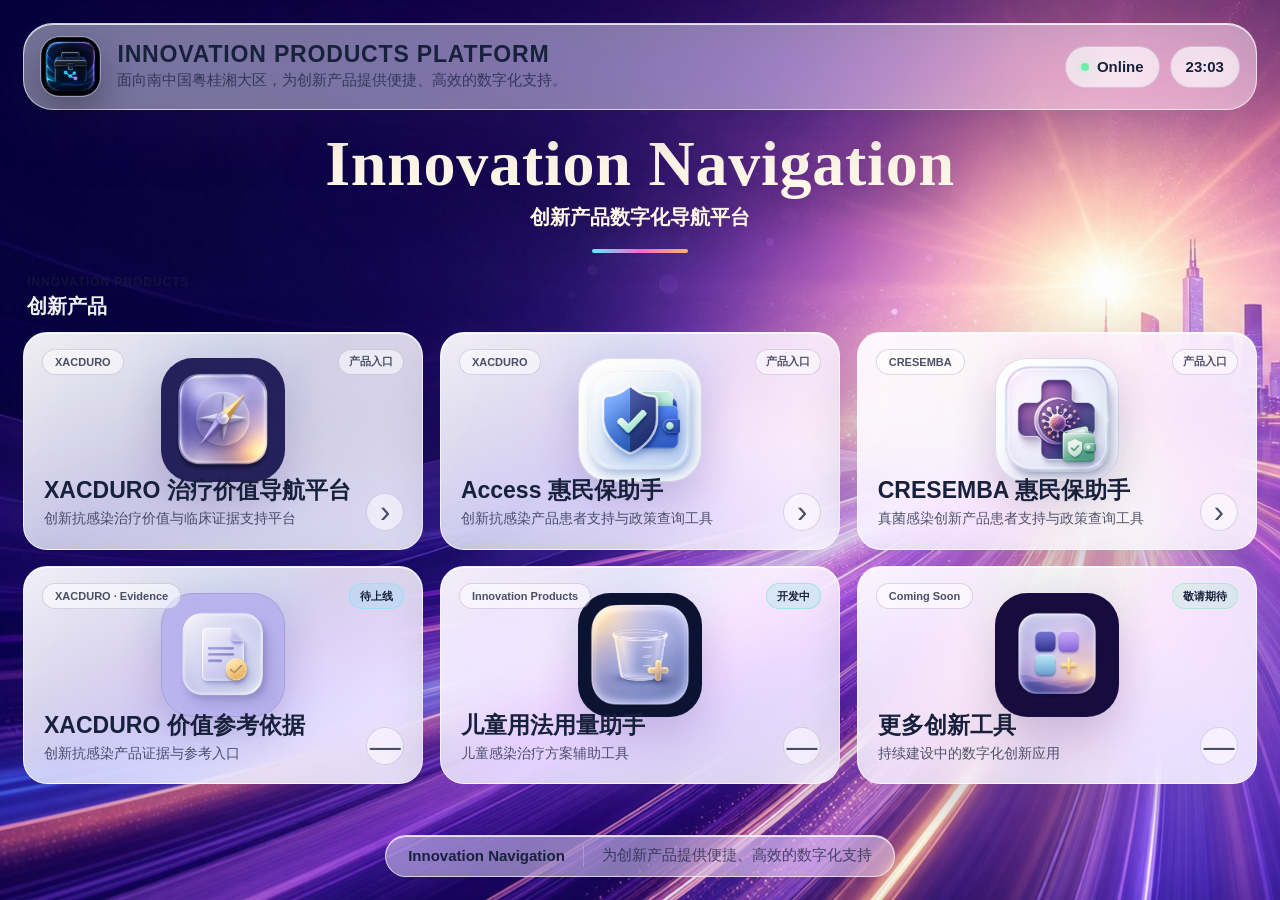
==== index.html @ aae233e6 "Initial release v0.1.0" ====
<!DOCTYPE html>
<html lang="zh-CN">
	<head>
		<meta charset="utf-8" />
		<meta http-equiv="X-UA-Compatible" content="IE=edge" />
		<meta name="renderer" content="webkit" />
		<meta name="viewport" content="width=device-width, initial-scale=1, maximum-scale=1" />
		<link rel="icon" type="image/png" href="img/tools/xacduro-tools-logo.webp" />
		<link rel="preload" as="image" href="assets/hero/cresemba-lightway-hero.jpeg" />
		<link rel="stylesheet" type="text/css" href="css/style.css?v=20260713-navigation-copy" />
		<title>Innovation Navigation｜创新产品数字化导航平台</title>
		<meta name="description" content="面向南中国粤桂湘大区，为创新产品提供便捷、高效的数字化支持。" />
		<link rel="canonical" href="https://innovation.clover0805.top/" />
		<meta property="og:type" content="website" />
		<meta property="og:site_name" content="Innovation Navigation" />
		<meta property="og:title" content="Innovation Navigation" />
		<meta property="og:description" content="面向南中国粤桂湘大区，为创新产品提供便捷、高效的数字化支持。" />
		<meta property="og:url" content="https://innovation.clover0805.top/" />
		<meta property="og:image" content="https://innovation.clover0805.top/img/share/innovation-navigation-share.jpg" />
		<meta property="og:image:width" content="600" />
		<meta property="og:image:height" content="600" />
	</head>
	<body>
		<div class="ambient-backdrop" aria-hidden="true">
			<img src="assets/hero/cresemba-lightway-hero.jpeg" alt="" />
		</div>
		<div class="page-shell">
			<header class="topbar">
				<a class="brand" href="index.html" aria-label="Innovation Navigation 首页">
					<span class="brand-avatar">
						<img src="img/tools/xacduro-tools-logo.webp" alt="" />
					</span>
					<span class="brand-copy">
						<span class="brand-title">INNOVATION PRODUCTS PLATFORM</span>
						<span class="brand-subtitle">面向南中国粤桂湘大区，为创新产品提供便捷、高效的数字化支持。</span>
					</span>
				</a>

				<div class="top-actions">
					<div class="status-cluster" aria-label="工具服务状态">
						<span class="status-pill"><span class="status-dot" aria-hidden="true"></span>Online</span>
						<time class="clock-pill" id="clock-pill" datetime="">--:--</time>
					</div>
				</div>
			</header>

			<main class="main-console">
				<section class="hero" aria-labelledby="page-title">
					<h1 id="page-title">Innovation Navigation</h1>
					<p class="hero-subtitle">创新产品数字化导航平台</p>
					<p class="signal-line" aria-hidden="true"><span></span><i></i><span></span></p>
				</section>

				<section class="products-section" aria-labelledby="products-title">
					<div class="section-heading">
						<p>INNOVATION PRODUCTS</p>
						<h2 id="products-title">创新产品</h2>
					</div>
					<div class="services" aria-label="创新产品入口">
					<a class="service-card tone-blue" href="https://crab-tco-wechat.netlify.app/" target="_blank" rel="noopener">
						<span class="service-badge">XACDURO</span>
						<span class="service-status">产品入口</span>
						<span class="service-art"><img src="assets/icons/ios/xacduro-treatment-value.png" alt="" /></span>
						<span class="service-copy">
							<strong>XACDURO 治疗价值导航平台</strong>
							<small>创新抗感染治疗价值与临床证据支持平台</small>
						</span>
						<span class="service-arrow" aria-hidden="true">›</span>
					</a>

					<a class="service-card tone-blue" href="https://xacduro-insurance.netlify.app/" target="_blank" rel="noopener">
						<span class="service-badge">XACDURO</span>
						<span class="service-status">产品入口</span>
						<span class="service-art"><img src="assets/icons/ios/xacduro-access-insurance.png" alt="" /></span>
						<span class="service-copy">
							<strong>Access 惠民保助手</strong>
							<small>创新抗感染产品患者支持与政策查询工具</small>
						</span>
						<span class="service-arrow" aria-hidden="true">›</span>
					</a>

					<a class="service-card tone-purple" href="https://cresemba-insurance.netlify.app/" target="_blank" rel="noopener">
						<span class="service-badge">CRESEMBA</span>
						<span class="service-status">产品入口</span>
						<span class="service-art"><img src="assets/icons/ios/cresemba-access-insurance.png" alt="" /></span>
						<span class="service-copy">
							<strong>CRESEMBA 惠民保助手</strong>
							<small>真菌感染创新产品患者支持与政策查询工具</small>
						</span>
						<span class="service-arrow" aria-hidden="true">›</span>
					</a>

					<button class="service-card tone-cyan is-unavailable" type="button" aria-disabled="true">
						<span class="service-badge">XACDURO · Evidence</span>
						<span class="service-status">待上线</span>
						<span class="service-art"><img src="assets/icons/ios/xacduro-evidence.png" alt="" /></span>
						<span class="service-copy">
							<strong>XACDURO 价值参考依据</strong>
							<small>创新抗感染产品证据与参考入口</small>
						</span>
						<span class="service-arrow" aria-hidden="true">—</span>
					</button>

					<button class="service-card tone-teal is-unavailable" type="button" aria-disabled="true">
						<span class="service-badge">Innovation Products</span>
						<span class="service-status">开发中</span>
						<span class="service-art"><img src="assets/icons/ios/pediatric-dosage.png" alt="" /></span>
						<span class="service-copy">
							<strong>儿童用法用量助手</strong>
							<small>儿童感染治疗方案辅助工具</small>
						</span>
						<span class="service-arrow" aria-hidden="true">—</span>
					</button>

					<button class="service-card tone-green service-row-two is-unavailable" type="button" aria-disabled="true">
						<span class="service-badge">Coming Soon</span>
						<span class="service-status">敬请期待</span>
						<span class="service-art"><img src="assets/icons/ios/more-innovation-tools.png" alt="" /></span>
						<span class="service-copy">
							<strong>更多创新工具</strong>
							<small>持续建设中的数字化创新应用</small>
						</span>
						<span class="service-arrow" aria-hidden="true">—</span>
					</button>
					</div>
				</section>
			</main>

			<footer class="footer-bar">
				<span class="footer-brand">Innovation Navigation</span>
				<span class="footer-separator" aria-hidden="true"></span>
				<span class="poem">为创新产品提供便捷、高效的数字化支持</span>
			</footer>
		</div>

		<script>
			(function () {
				var cards = Array.prototype.slice.call(document.querySelectorAll(".service-card"));
				var clock = document.getElementById("clock-pill");
				var currentIndex = 0;
				var keyboardMode = false;

				function updateClock() {
					var now = new Date();
					var time = now.toLocaleTimeString("zh-CN", { hour: "2-digit", minute: "2-digit", hour12: false });
					clock.textContent = time;
					clock.setAttribute("datetime", now.toISOString());
				}

				function setFocusedCard(index) {
					currentIndex = Math.max(0, Math.min(cards.length - 1, index));
					cards.forEach(function (card, cardIndex) {
						card.classList.toggle("is-key-focused", keyboardMode && cardIndex === currentIndex);
						card.setAttribute("tabindex", cardIndex === currentIndex ? "0" : "-1");
					});
					cards[currentIndex].focus({ preventScroll: true });
				}

				function getColumnCount() {
					var styles = window.getComputedStyle(document.querySelector(".services"));
					return styles.gridTemplateColumns.split(" ").length;
				}

				cards.forEach(function (card, index) {
					card.addEventListener("focus", function () {
						currentIndex = index;
						cards.forEach(function (item, itemIndex) {
							item.classList.toggle("is-key-focused", keyboardMode && itemIndex === currentIndex);
						});
					});
					card.addEventListener("pointerenter", function () {
						keyboardMode = false;
						cards.forEach(function (item) {
							item.classList.remove("is-key-focused");
						});
					});
				});

				document.addEventListener("keydown", function (event) {
					var columns = getColumnCount();
					var nextIndex = currentIndex;
					if (event.key === "ArrowRight") nextIndex = currentIndex + 1;
					if (event.key === "ArrowLeft") nextIndex = currentIndex - 1;
					if (event.key === "ArrowDown") nextIndex = currentIndex + columns;
					if (event.key === "ArrowUp") nextIndex = currentIndex - columns;
					if (nextIndex !== currentIndex) {
						event.preventDefault();
						keyboardMode = true;
						setFocusedCard(nextIndex);
					}
					if (event.key === "Enter") {
						var activeCard = cards[currentIndex];
						if (activeCard.tagName === "A" && activeCard.href) {
							event.preventDefault();
							activeCard.click();
						}
					}
				});

				updateClock();
				setInterval(updateClock, 30000);
				cards.forEach(function (card, index) {
					card.setAttribute("tabindex", index === 0 ? "0" : "-1");
				});
			})();
		</script>
	</body>
</html>
---- css/style.css ----
/* Hallmark · macrostructure: Product Matrix · tone: technical · anchor hue: violet */
/* Hallmark · pre-emit critique: P5 H5 E5 S5 R5 V5 */
:root {
	--glass: rgba(255, 255, 255, 0.11);
	--glass-strong: rgba(255, 255, 255, 0.18);
	--stroke: rgba(255, 255, 255, 0.2);
	--stroke-hot: rgba(255, 255, 255, 0.72);
	--text: #f7fbff;
	--muted: rgba(239, 245, 255, 0.72);
	--soft: rgba(239, 245, 255, 0.52);
	--blue: #48b8ff;
	--cyan: #56f0ff;
	--pink: #ff65cf;
	--green: #68f0aa;
	--amber: #ffb35f;
	--font: -apple-system, BlinkMacSystemFont, "SF Pro Display", "PingFang SC", "Microsoft YaHei", sans-serif;
	--font-display: "Bodoni 72", "Songti SC", "STSong", ui-serif, serif;
}

* {
	box-sizing: border-box;
}

html {
	min-height: 100%;
	background: #02050d;
	overflow-x: clip;
	-webkit-font-smoothing: antialiased;
	-moz-osx-font-smoothing: grayscale;
}

body {
	position: relative;
	min-height: 100vh;
	margin: 0;
	color: var(--text);
	font-family: var(--font);
	background: #02050d;
	overflow-x: clip;
	isolation: isolate;
}

.ambient-backdrop {
	position: fixed;
	inset: 0;
	z-index: 0;
	overflow: hidden;
	pointer-events: none;
}

.ambient-backdrop img {
	width: 100%;
	height: 100%;
	object-fit: cover;
	object-position: center center;
	transform: scale(1.02);
}

body::before,
body::after {
	position: fixed;
	inset: 0;
	z-index: 0;
	content: "";
	pointer-events: none;
}

body::before {
	background:
		radial-gradient(ellipse at 50% 30%, rgba(10, 7, 42, 0.08), rgba(4, 7, 25, 0.6) 72%),
		linear-gradient(180deg, rgba(6, 9, 30, 0.14), rgba(3, 7, 23, 0.38));
}

body::after {
	background:
		linear-gradient(90deg, rgba(255, 255, 255, 0.035), transparent 18%, transparent 82%, rgba(255, 255, 255, 0.04)),
		radial-gradient(circle at 58% 8%, rgba(255, 217, 249, 0.14), transparent 44%);
	mix-blend-mode: screen;
	opacity: 0.62;
}

a {
	color: inherit;
	text-decoration: none;
}

img {
	display: block;
	max-width: 100%;
}

.page-shell {
	position: relative;
	z-index: 1;
	display: flex;
	flex-direction: column;
	width: min(1920px, 100%);
	min-height: 100vh;
	margin: 0 auto;
	padding: clamp(14px, 1.8vw, 28px);
}

.topbar {
	display: flex;
	align-items: center;
	justify-content: space-between;
	gap: 28px;
	padding: 12px 16px;
	border: 1px solid rgba(255, 255, 255, 0.16);
	border-radius: 30px;
	background: rgba(6, 11, 22, 0.34);
	box-shadow: inset 0 1px 0 rgba(255, 255, 255, 0.14), 0 24px 80px rgba(0, 0, 0, 0.28);
	backdrop-filter: blur(28px) saturate(145%);
}

.brand {
	display: inline-flex;
	align-items: center;
	gap: 16px;
	flex: 1 1 auto;
	min-width: 0;
	padding-right: 18px;
}

.brand-avatar {
	display: grid;
	width: clamp(60px, 4.8vw, 78px);
	height: clamp(60px, 4.8vw, 78px);
	place-items: center;
	border: 1px solid rgba(255, 255, 255, 0.24);
	border-radius: 20px;
	background: rgba(255, 255, 255, 0.08);
	box-shadow: 0 16px 40px rgba(0, 0, 0, 0.34), inset 0 1px 0 rgba(255, 255, 255, 0.3);
	overflow: hidden;
}

.brand-avatar img {
	width: 100%;
	height: 100%;
	object-fit: cover;
	outline: 1px solid rgba(255, 255, 255, 0.1);
	outline-offset: -1px;
}

.brand-copy {
	display: grid;
	gap: 4px;
	min-width: 0;
}

.brand-title {
	font-family: var(--font);
	font-size: clamp(16px, 1.8vw, 30px);
	font-weight: 780;
	line-height: 1;
	letter-spacing: 0.035em;
	text-shadow: 0 18px 42px rgba(0, 0, 0, 0.46);
	white-space: nowrap;
}

.brand-title span {
	color: rgba(255, 255, 255, 0.68);
}

.brand-subtitle {
	color: var(--muted);
	font-size: clamp(13px, 1.2vw, 19px);
	line-height: 1.3;
	text-wrap: pretty;
}

.top-actions {
	display: inline-flex;
	align-items: center;
	gap: 14px;
}

.status-cluster {
	display: inline-flex;
	align-items: center;
	gap: 10px;
}

.status-pill,
.clock-pill {
	display: inline-flex;
	align-items: center;
	justify-content: center;
	min-height: 42px;
	padding: 0 15px;
	border: 1px solid rgba(255, 255, 255, 0.16);
	border-radius: 999px;
	background: rgba(2, 6, 14, 0.34);
	box-shadow: inset 0 1px 0 rgba(255, 255, 255, 0.12);
	backdrop-filter: blur(20px);
	color: rgba(255, 255, 255, 0.86);
	font-size: 15px;
	font-weight: 760;
}

.clock-pill {
	font-variant-numeric: tabular-nums;
}

.status-dot {
	width: 8px;
	height: 8px;
	margin-right: 8px;
	border-radius: 50%;
	background: var(--green);
	box-shadow: 0 0 16px rgba(104, 240, 170, 0.9);
}

.main-console {
	flex: 1;
	padding-top: clamp(18px, 2.5vh, 30px);
}

.hero {
	max-width: 1280px;
	margin: 0 auto clamp(18px, 2.2vh, 28px);
	text-align: center;
}

.hero-kicker {
	display: inline-flex;
	align-items: center;
	justify-content: center;
	min-height: 30px;
	margin: 0 0 12px;
	padding: 0 16px;
	border: 1px solid rgba(255, 255, 255, 0.16);
	border-radius: 999px;
	background: rgba(255, 255, 255, 0.08);
	box-shadow: inset 0 1px 0 rgba(255, 255, 255, 0.12), 0 14px 40px rgba(0, 0, 0, 0.18);
	backdrop-filter: blur(22px);
	color: rgba(255, 255, 255, 0.78);
	font-size: 12px;
	font-weight: 780;
	text-transform: uppercase;
}

.hero h1 {
	margin: 0;
	font-family: var(--font-display);
	font-size: clamp(44px, 5vw, 82px);
	font-weight: 700;
	line-height: 0.96;
	letter-spacing: 0.012em;
	text-shadow: 0 28px 70px rgba(0, 0, 0, 0.54);
	text-wrap: balance;
	overflow-wrap: anywhere;
	min-width: 0;
}

.hero-subtitle {
	margin: 10px 0 0;
	color: rgba(255, 255, 255, 0.9);
	font-family: var(--font-display);
	font-size: clamp(18px, 1.6vw, 24px);
	font-weight: 680;
	line-height: 1.3;
}

.hero-description {
	max-width: 48rem;
	margin: 16px auto 0;
	color: rgba(232, 240, 255, 0.7);
	font-size: clamp(13px, 1.25vw, 17px);
	font-weight: 480;
	line-height: 1.7;
	letter-spacing: 0.02em;
	text-wrap: balance;
}

.hero-description span {
	display: block;
}

.signal-line {
	display: flex;
	align-items: center;
	justify-content: center;
	height: 8px;
	margin: 16px 0 0;
}

.signal-line span {
	display: none;
}

.signal-line i {
	width: 96px;
	height: 4px;
	border: 0;
	border-radius: 999px;
	background: linear-gradient(90deg, var(--cyan), var(--pink), var(--amber));
	box-shadow: 0 0 28px rgba(86, 240, 255, 0.25), 0 0 36px rgba(255, 101, 207, 0.2);
}

.products-section {
	width: 100%;
	margin: 0 auto;
}

.section-heading {
	display: grid;
	gap: 3px;
	margin: 0 0 12px;
	padding: 0 4px;
}

.section-heading p,
.section-heading h2 {
	margin: 0;
}

.section-heading p {
	color: var(--soft);
	font-size: 12px;
	font-weight: 780;
	letter-spacing: 0.08em;
}

.section-heading h2 {
	color: rgba(255, 255, 255, 0.94);
	font-size: clamp(19px, 1.6vw, 26px);
	font-weight: 720;
}

.services {
	display: grid;
	grid-template-columns: repeat(3, minmax(0, 1fr));
	gap: clamp(14px, 1.3vw, 22px);
	width: 100%;
	max-width: none;
	margin: 0 auto;
	perspective: 1400px;
}

.service-card {
	--accent: var(--blue);
	position: relative;
	display: flex;
	min-height: clamp(218px, 17vw, 278px);
	padding: clamp(20px, 1.5vw, 28px);
	border: 1px solid var(--stroke);
	border-radius: 24px;
	background:
		linear-gradient(145deg, rgba(255, 255, 255, 0.2), rgba(255, 255, 255, 0.045) 46%, rgba(255, 255, 255, 0.1)),
		linear-gradient(180deg, rgba(8, 13, 27, 0.48), rgba(6, 10, 20, 0.56));
	box-shadow: 0 24px 70px rgba(0, 0, 0, 0.34), inset 0 1px 0 rgba(255, 255, 255, 0.18);
	backdrop-filter: blur(26px) saturate(150%);
	overflow: hidden;
	transform: translateZ(0);
	transition: transform 260ms cubic-bezier(0.2, 0.8, 0.2, 1), border-color 260ms ease, box-shadow 260ms ease, background 260ms ease;
	color: inherit;
	font: inherit;
	text-align: left;
	cursor: pointer;
}

button.service-card {
	width: 100%;
}

.service-card.is-unavailable {
	cursor: default;
}

.service-card::before,
.service-card::after {
	position: absolute;
	inset: 0;
	content: "";
	pointer-events: none;
	transition: opacity 260ms ease;
}

.service-card::before {
	background:
		radial-gradient(circle at 50% 16%, color-mix(in srgb, var(--accent), transparent 72%), transparent 38%),
		linear-gradient(120deg, rgba(255, 255, 255, 0.22), transparent 26%, transparent 68%, rgba(255, 255, 255, 0.08));
	opacity: 0.3;
}

.service-card::after {
	inset: 1px;
	border-radius: 23px;
	background: linear-gradient(180deg, rgba(255, 255, 255, 0.16), transparent 42%);
	opacity: 0.18;
}

.service-card:hover,
.service-card:focus-visible,
.service-card.is-key-focused {
	z-index: 4;
	border-color: var(--stroke-hot);
	box-shadow:
		0 34px 90px rgba(0, 0, 0, 0.46),
		0 0 0 4px rgba(255, 255, 255, 0.18),
		0 0 54px color-mix(in srgb, var(--accent), transparent 58%),
		inset 0 1px 0 rgba(255, 255, 255, 0.32);
	background:
		linear-gradient(145deg, rgba(255, 255, 255, 0.28), rgba(255, 255, 255, 0.065) 46%, rgba(255, 255, 255, 0.14)),
		linear-gradient(180deg, rgba(12, 18, 35, 0.58), rgba(8, 12, 24, 0.66));
	transform: translateY(-8px) scale(1.028) rotateX(1.5deg);
	outline: none;
}

.service-card:active {
	transform: translateY(-2px) scale(0.96);
}

.service-card:hover::before,
.service-card:focus-visible::before,
.service-card.is-key-focused::before {
	opacity: 0.78;
}

.service-card:hover::after,
.service-card:focus-visible::after,
.service-card.is-key-focused::after {
	opacity: 0.48;
}

.service-badge {
	position: absolute;
	left: 18px;
	top: 16px;
	z-index: 2;
	display: inline-flex;
	align-items: center;
	justify-content: center;
	min-height: 26px;
	max-width: calc(100% - 40px);
	padding: 0 12px;
	border: 1px solid rgba(255, 255, 255, 0.18);
	border-radius: 999px;
	background: rgba(255, 255, 255, 0.09);
	box-shadow: inset 0 1px 0 rgba(255, 255, 255, 0.13);
	color: rgba(255, 255, 255, 0.74);
	font-size: 11px;
	font-weight: 780;
	overflow: hidden;
	text-overflow: ellipsis;
	white-space: nowrap;
}

.service-status {
	position: absolute;
	right: 18px;
	top: 16px;
	z-index: 2;
	display: inline-flex;
	align-items: center;
	min-height: 26px;
	padding: 0 10px;
	border: 1px solid rgba(255, 255, 255, 0.2);
	border-radius: 999px;
	background: rgba(2, 6, 14, 0.42);
	color: rgba(255, 255, 255, 0.72);
	font-size: 11px;
	font-weight: 760;
}

.is-unavailable .service-status {
	border-color: color-mix(in srgb, var(--accent), transparent 60%);
	background: color-mix(in srgb, var(--accent), transparent 84%);
	color: #fff;
}

.service-card:hover .service-badge,
.service-card:focus-visible .service-badge,
.service-card.is-key-focused .service-badge {
	border-color: rgba(255, 255, 255, 0.34);
	background: color-mix(in srgb, var(--accent), transparent 82%);
	color: #fff;
}

.service-art {
	position: absolute;
	left: 50%;
	top: clamp(22px, 2vw, 32px);
	z-index: 1;
	width: clamp(124px, 9vw, 162px);
	height: clamp(124px, 9vw, 162px);
	transform: translateX(-50%);
	transition: transform 260ms cubic-bezier(0.2, 0.8, 0.2, 1), filter 260ms ease;
}

.service-card:hover .service-art,
.service-card:focus-visible .service-art,
.service-card.is-key-focused .service-art {
	filter: drop-shadow(0 22px 42px color-mix(in srgb, var(--accent), transparent 56%));
	transform: translateX(-50%) translateY(-5px) scale(1.055);
}

.service-art img {
	width: 100%;
	height: 100%;
	object-fit: contain;
	border-radius: 26%;
	outline: 1px solid rgba(255, 255, 255, 0.1);
	outline-offset: -1px;
	box-shadow: 0 22px 54px rgba(0, 0, 0, 0.32);
}

.service-copy {
	position: relative;
	z-index: 1;
	align-self: end;
	display: grid;
	gap: 5px;
	min-width: 0;
	padding-right: 48px;
	text-shadow: 0 12px 30px rgba(0, 0, 0, 0.5);
}

.service-copy strong {
	font-size: clamp(23px, 1.7vw, 32px);
	font-weight: 760;
	line-height: 1.12;
	letter-spacing: 0;
	text-wrap: balance;
}

.service-copy small {
	color: var(--muted);
	font-size: clamp(14px, 1vw, 17px);
	line-height: 1.42;
	text-wrap: pretty;
}

.service-arrow {
	position: absolute;
	right: 18px;
	bottom: 18px;
	z-index: 1;
	display: grid;
	width: 38px;
	height: 38px;
	place-items: center;
	border: 1px solid rgba(255, 255, 255, 0.26);
	border-radius: 50%;
	color: #fff;
	font-size: 31px;
	line-height: 0.7;
	background: rgba(255, 255, 255, 0.08);
	box-shadow: inset 0 1px 0 rgba(255, 255, 255, 0.14);
	transition: transform 220ms ease, border-color 220ms ease, background 220ms ease;
}

.service-card:hover .service-arrow,
.service-card:focus-visible .service-arrow,
.service-card.is-key-focused .service-arrow {
	border-color: rgba(255, 255, 255, 0.72);
	background: rgba(255, 255, 255, 0.2);
	transform: translateX(4px);
}

.tone-blue {
	--accent: var(--blue);
}

.tone-purple {
	--accent: var(--pink);
}

.tone-cyan {
	--accent: var(--cyan);
}

.tone-teal {
	--accent: #42e8cf;
}

.tone-orange {
	--accent: var(--amber);
}

.tone-green {
	--accent: var(--green);
}

.footer-bar {
	display: flex;
	align-items: center;
	justify-content: center;
	gap: 18px;
	min-height: 42px;
	margin: clamp(14px, 2vh, 20px) auto 0;
	padding: 8px 22px;
	border: 1px solid rgba(255, 255, 255, 0.15);
	border-radius: 999px;
	background: rgba(4, 8, 17, 0.34);
	box-shadow: inset 0 1px 0 rgba(255, 255, 255, 0.12), 0 16px 50px rgba(0, 0, 0, 0.24);
	backdrop-filter: blur(24px) saturate(140%);
	color: var(--muted);
	font-size: 15px;
}

.footer-bar a {
	color: #ffffff;
	font-weight: 760;
}

.footer-brand {
	color: #ffffff;
	font-weight: 760;
}

.footer-separator {
	width: 1px;
	height: 22px;
	background: rgba(239, 245, 255, 0.24);
}

.poem {
	letter-spacing: 0;
}

@media (prefers-color-scheme: light) {
	:root {
		--glass: rgba(255, 255, 255, 0.5);
		--glass-strong: rgba(255, 255, 255, 0.72);
		--stroke: rgba(255, 255, 255, 0.7);
		--stroke-hot: rgba(255, 255, 255, 0.96);
		--text: #18213c;
		--muted: rgba(24, 33, 60, 0.74);
		--soft: rgba(24, 33, 60, 0.54);
	}

	body::before {
		background:
			radial-gradient(ellipse at 50% 28%, rgba(255, 255, 255, 0.06), rgba(37, 22, 102, 0.24) 74%),
			linear-gradient(180deg, rgba(255, 255, 255, 0.14), rgba(73, 43, 126, 0.16));
	}

	body::after {
		mix-blend-mode: soft-light;
		opacity: 0.3;
	}

	.topbar,
	.footer-bar {
		border-color: rgba(255, 255, 255, 0.66);
		background: rgba(255, 255, 255, 0.45);
		box-shadow: inset 0 1px 0 rgba(255, 255, 255, 0.8), 0 20px 60px rgba(54, 33, 111, 0.2);
	}

	.brand-title,
	.footer-brand,
	.status-pill,
	.clock-pill {
		color: #18213c;
		text-shadow: none;
	}

	.hero h1,
	.hero-subtitle {
		color: #fff8e8;
		text-shadow: 0 16px 42px rgba(31, 15, 78, 0.62);
	}

	.brand-title span,
	.brand-subtitle,
	.footer-bar {
		color: rgba(24, 33, 60, 0.72);
	}

	.status-pill,
	.clock-pill {
		border-color: rgba(44, 31, 92, 0.16);
		background: rgba(255, 255, 255, 0.58);
	}

	.service-card {
		background:
			linear-gradient(145deg, rgba(255, 255, 255, 0.78), rgba(255, 255, 255, 0.42) 46%, rgba(255, 255, 255, 0.62)),
			linear-gradient(180deg, rgba(247, 241, 255, 0.72), rgba(231, 238, 255, 0.64));
		box-shadow: 0 22px 56px rgba(46, 27, 107, 0.22), inset 0 1px 0 rgba(255, 255, 255, 0.88);
	}

	.service-card:hover,
	.service-card:focus-visible,
	.service-card.is-key-focused {
		box-shadow:
			0 30px 72px rgba(46, 27, 107, 0.3),
			0 0 0 4px rgba(255, 255, 255, 0.36),
			0 0 54px color-mix(in srgb, var(--accent), transparent 55%),
			inset 0 1px 0 rgba(255, 255, 255, 0.94);
		background:
			linear-gradient(145deg, rgba(255, 255, 255, 0.92), rgba(255, 255, 255, 0.56) 46%, rgba(255, 255, 255, 0.76)),
			linear-gradient(180deg, rgba(247, 241, 255, 0.86), rgba(231, 238, 255, 0.76));
	}

	.service-badge,
	.service-status,
	.service-arrow {
		border-color: rgba(47, 33, 97, 0.16);
		background: rgba(255, 255, 255, 0.54);
		color: rgba(24, 33, 60, 0.78);
	}

	.is-unavailable .service-status {
		color: #18213c;
	}

	.service-copy {
		text-shadow: none;
	}

	.service-copy strong {
		color: #18213c;
	}

	.service-art img {
		outline-color: rgba(48, 35, 99, 0.14);
		box-shadow: 0 18px 40px rgba(54, 33, 111, 0.2);
	}
}

@media (max-width: 1060px) {
	body {
		background: #02050d;
	}

	.services {
		grid-template-columns: repeat(2, minmax(0, 1fr));
		max-width: none;
	}
}

@media (max-width: 720px) {
	.page-shell {
		padding: 10px 8px 14px;
	}

	.topbar {
		align-items: center;
		gap: 8px;
		padding: 10px;
		border-radius: 20px;
	}

	.top-actions {
		align-items: center;
		flex: 0 0 auto;
	}

	.status-cluster {
		display: flex;
		gap: 4px;
	}

	.status-pill,
	.clock-pill {
		min-height: 34px;
		padding: 0 9px;
		font-size: 11px;
	}

	.brand {
		gap: 9px;
		padding-right: 0;
	}

	.brand-avatar {
		width: 50px;
		height: 50px;
		border-radius: 15px;
	}

	.brand-title {
		font-size: clamp(21px, 6.7vw, 30px);
		letter-spacing: -0.025em;
	}

	.brand-subtitle {
		max-width: 36ch;
		font-size: clamp(10px, 3vw, 13px);
		line-height: 1.2;
	}

	.main-console {
		padding-top: 20px;
	}

	.hero {
		margin-bottom: 18px;
		padding-inline: 4px;
	}

	.hero h1 {
		font-size: clamp(25px, 8.5vw, 38px);
		white-space: nowrap;
	}

	.hero-description {
		margin-top: 12px;
		padding-inline: 8px;
		font-size: 12.5px;
		line-height: 1.55;
	}

	.hero-subtitle {
		margin-top: 8px;
		font-size: 16px;
	}

	.section-heading {
		gap: 2px;
		margin-bottom: 8px;
		padding: 0 2px;
	}

	.section-heading p {
		font-size: 9px;
	}

	.section-heading h2 {
		font-size: 17px;
	}

	.services {
		grid-template-columns: repeat(2, minmax(0, 1fr));
		gap: 8px;
	}

	.service-card {
		min-height: clamp(176px, 52vw, 220px);
		padding: 10px;
		border-radius: 18px;
	}

	.service-card::after {
		border-radius: 17px;
	}

	.service-card:hover,
	.service-card:focus-visible,
	.service-card.is-key-focused {
		transform: translateY(-6px) scale(1.018);
	}

	.service-art {
		top: 37px;
		width: clamp(70px, 24vw, 104px);
		height: clamp(70px, 24vw, 104px);
	}

	.service-copy {
		gap: 3px;
		padding-right: 28px;
	}

	.service-copy strong {
		display: -webkit-box;
		font-size: clamp(15px, 4.7vw, 20px);
		line-height: 1.08;
		overflow: hidden;
		-webkit-box-orient: vertical;
		-webkit-line-clamp: 2;
	}

	.service-copy small {
		display: none;
	}

	.service-badge,
	.service-status {
		top: 9px;
		min-height: 22px;
		padding: 0 7px;
		font-size: 9px;
	}

	.service-badge {
		left: 9px;
		max-width: 52%;
	}

	.service-status {
		right: 9px;
		max-width: 45%;
		white-space: nowrap;
	}

	.service-arrow {
		right: 9px;
		bottom: 9px;
		width: 28px;
		height: 28px;
		font-size: 23px;
	}

	.footer-bar {
		flex-wrap: wrap;
		gap: 10px;
		padding: 14px 18px;
		text-align: center;
		font-size: 12px;
	}

	.footer-separator {
		display: none;
	}
}

@media (max-width: 520px) {
	.topbar {
		align-items: stretch;
		flex-direction: column;
	}

	.status-cluster {
		display: grid;
		grid-template-columns: repeat(2, minmax(0, 1fr));
	}

	.brand-title {
		font-size: clamp(16px, 4.2vw, 24px);
		letter-spacing: 0.02em;
		line-height: 1.08;
		white-space: normal;
		overflow-wrap: anywhere;
	}
}

@media (prefers-reduced-motion: reduce) {
	*,
	*::before,
	*::after {
		scroll-behavior: auto !important;
		transition-duration: 0.01ms !important;
		animation-duration: 0.01ms !important;
		animation-iteration-count: 1 !important;
	}
}
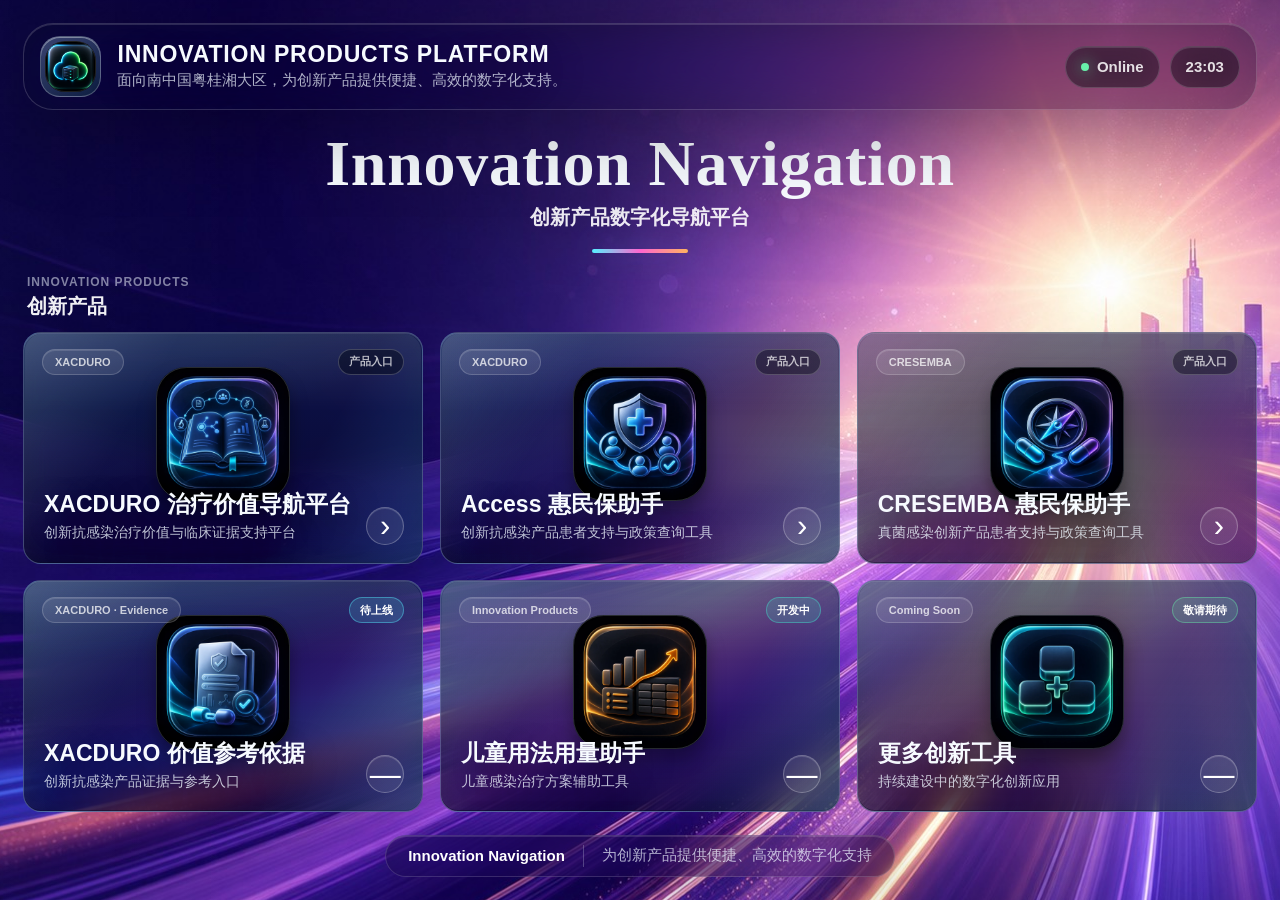
==== commit eed8dd76: "Redesign product cards with Apple TV-style icons" ====
--- a/index.html
+++ b/index.html
@@ -5,7 +5,7 @@
 		<meta http-equiv="X-UA-Compatible" content="IE=edge" />
 		<meta name="renderer" content="webkit" />
 		<meta name="viewport" content="width=device-width, initial-scale=1, maximum-scale=1" />
-		<link rel="icon" type="image/png" href="img/tools/xacduro-tools-logo.webp" />
+		<link rel="icon" type="image/webp" href="img/logo/innovation-navigation.webp" />
 		<link rel="preload" as="image" href="assets/hero/cresemba-lightway-hero.jpeg" />
 		<link rel="stylesheet" type="text/css" href="css/style.css?v=20260713-navigation-copy" />
 		<title>Innovation Navigation｜创新产品数字化导航平台</title>
@@ -28,7 +28,7 @@
 			<header class="topbar">
 				<a class="brand" href="index.html" aria-label="Innovation Navigation 首页">
 					<span class="brand-avatar">
-						<img src="img/tools/xacduro-tools-logo.webp" alt="" />
+						<img src="img/logo/innovation-navigation.webp" alt="" />
 					</span>
 					<span class="brand-copy">
 						<span class="brand-title">INNOVATION PRODUCTS PLATFORM</span>
@@ -60,7 +60,7 @@
 					<a class="service-card tone-blue" href="https://crab-tco-wechat.netlify.app/" target="_blank" rel="noopener">
 						<span class="service-badge">XACDURO</span>
 						<span class="service-status">产品入口</span>
-						<span class="service-art"><img src="assets/icons/ios/xacduro-treatment-value.png" alt="" /></span>
+						<span class="service-art"><img src="img/apps/xacduro-treatment-value.webp" alt="" /></span>
 						<span class="service-copy">
 							<strong>XACDURO 治疗价值导航平台</strong>
 							<small>创新抗感染治疗价值与临床证据支持平台</small>
@@ -71,7 +71,7 @@
 					<a class="service-card tone-blue" href="https://xacduro-insurance.netlify.app/" target="_blank" rel="noopener">
 						<span class="service-badge">XACDURO</span>
 						<span class="service-status">产品入口</span>
-						<span class="service-art"><img src="assets/icons/ios/xacduro-access-insurance.png" alt="" /></span>
+						<span class="service-art"><img src="img/apps/xacduro-access-insurance.webp" alt="" /></span>
 						<span class="service-copy">
 							<strong>Access 惠民保助手</strong>
 							<small>创新抗感染产品患者支持与政策查询工具</small>
@@ -82,7 +82,7 @@
 					<a class="service-card tone-purple" href="https://cresemba-insurance.netlify.app/" target="_blank" rel="noopener">
 						<span class="service-badge">CRESEMBA</span>
 						<span class="service-status">产品入口</span>
-						<span class="service-art"><img src="assets/icons/ios/cresemba-access-insurance.png" alt="" /></span>
+						<span class="service-art"><img src="img/apps/cresemba-access-insurance.webp" alt="" /></span>
 						<span class="service-copy">
 							<strong>CRESEMBA 惠民保助手</strong>
 							<small>真菌感染创新产品患者支持与政策查询工具</small>
@@ -93,7 +93,7 @@
 					<button class="service-card tone-cyan is-unavailable" type="button" aria-disabled="true">
 						<span class="service-badge">XACDURO · Evidence</span>
 						<span class="service-status">待上线</span>
-						<span class="service-art"><img src="assets/icons/ios/xacduro-evidence.png" alt="" /></span>
+						<span class="service-art"><img src="img/apps/xacduro-evidence.webp" alt="" /></span>
 						<span class="service-copy">
 							<strong>XACDURO 价值参考依据</strong>
 							<small>创新抗感染产品证据与参考入口</small>
@@ -104,7 +104,7 @@
 					<button class="service-card tone-teal is-unavailable" type="button" aria-disabled="true">
 						<span class="service-badge">Innovation Products</span>
 						<span class="service-status">开发中</span>
-						<span class="service-art"><img src="assets/icons/ios/pediatric-dosage.png" alt="" /></span>
+						<span class="service-art"><img src="img/apps/pediatric-dosage.webp" alt="" /></span>
 						<span class="service-copy">
 							<strong>儿童用法用量助手</strong>
 							<small>儿童感染治疗方案辅助工具</small>
@@ -115,7 +115,7 @@
 					<button class="service-card tone-green service-row-two is-unavailable" type="button" aria-disabled="true">
 						<span class="service-badge">Coming Soon</span>
 						<span class="service-status">敬请期待</span>
-						<span class="service-art"><img src="assets/icons/ios/more-innovation-tools.png" alt="" /></span>
+						<span class="service-art"><img src="img/apps/more-innovation-tools.webp" alt="" /></span>
 						<span class="service-copy">
 							<strong>更多创新工具</strong>
 							<small>持续建设中的数字化创新应用</small>
--- a/css/style.css
+++ b/css/style.css
@@ -13,6 +13,11 @@
 	--pink: #ff65cf;
 	--green: #68f0aa;
 	--amber: #ffb35f;
+	--panel-deep: rgba(3, 8, 20, 0.62);
+	--panel-raised: rgba(15, 29, 59, 0.7);
+	--panel-edge: rgba(185, 219, 255, 0.3);
+	--panel-edge-active: rgba(222, 242, 255, 0.82);
+	--panel-copy: rgba(238, 247, 255, 0.78);
 	--font: -apple-system, BlinkMacSystemFont, "SF Pro Display", "PingFang SC", "Microsoft YaHei", sans-serif;
 	--font-display: "Bodoni 72", "Songti SC", "STSong", ui-serif, serif;
 }
@@ -129,15 +134,18 @@
 	place-items: center;
 	border: 1px solid rgba(255, 255, 255, 0.24);
 	border-radius: 20px;
-	background: rgba(255, 255, 255, 0.08);
-	box-shadow: 0 16px 40px rgba(0, 0, 0, 0.34), inset 0 1px 0 rgba(255, 255, 255, 0.3);
+	padding: 4px;
+	background: linear-gradient(145deg, rgba(184, 231, 255, 0.28), rgba(14, 31, 66, 0.96));
+	box-shadow: inset 0 1px 0 rgba(255, 255, 255, 0.38);
 	overflow: hidden;
 }
 
 .brand-avatar img {
 	width: 100%;
 	height: 100%;
-	object-fit: cover;
+	border-radius: inherit;
+	object-fit: contain;
+	filter: saturate(1.12) brightness(1.12);
 	outline: 1px solid rgba(255, 255, 255, 0.1);
 	outline-offset: -1px;
 }
@@ -342,15 +350,15 @@
 	--accent: var(--blue);
 	position: relative;
 	display: flex;
-	min-height: clamp(218px, 17vw, 278px);
+	min-height: clamp(232px, 18vw, 292px);
 	padding: clamp(20px, 1.5vw, 28px);
-	border: 1px solid var(--stroke);
-	border-radius: 24px;
+	border: 1px solid var(--panel-edge);
+	border-radius: 18px;
 	background:
-		linear-gradient(145deg, rgba(255, 255, 255, 0.2), rgba(255, 255, 255, 0.045) 46%, rgba(255, 255, 255, 0.1)),
-		linear-gradient(180deg, rgba(8, 13, 27, 0.48), rgba(6, 10, 20, 0.56));
-	box-shadow: 0 24px 70px rgba(0, 0, 0, 0.34), inset 0 1px 0 rgba(255, 255, 255, 0.18);
-	backdrop-filter: blur(26px) saturate(150%);
+		linear-gradient(155deg, color-mix(in srgb, var(--accent), transparent 86%), transparent 48%),
+		linear-gradient(180deg, var(--panel-raised), var(--panel-deep));
+	box-shadow: inset 0 1px 0 rgba(255, 255, 255, 0.16), inset 0 -1px 0 rgba(8, 14, 35, 0.42);
+	backdrop-filter: blur(16px) saturate(148%);
 	overflow: hidden;
 	transform: translateZ(0);
 	transition: transform 260ms cubic-bezier(0.2, 0.8, 0.2, 1), border-color 260ms ease, box-shadow 260ms ease, background 260ms ease;
@@ -379,32 +387,29 @@
 
 .service-card::before {
 	background:
-		radial-gradient(circle at 50% 16%, color-mix(in srgb, var(--accent), transparent 72%), transparent 38%),
-		linear-gradient(120deg, rgba(255, 255, 255, 0.22), transparent 26%, transparent 68%, rgba(255, 255, 255, 0.08));
-	opacity: 0.3;
+		linear-gradient(120deg, rgba(255, 255, 255, 0.16), transparent 30%, transparent 68%, color-mix(in srgb, var(--accent), transparent 72%));
+	opacity: 0.72;
 }
 
 .service-card::after {
 	inset: 1px;
-	border-radius: 23px;
-	background: linear-gradient(180deg, rgba(255, 255, 255, 0.16), transparent 42%);
-	opacity: 0.18;
+	border-radius: 17px;
+	background: linear-gradient(180deg, rgba(255, 255, 255, 0.18), transparent 34%, rgba(4, 10, 27, 0.12));
+	opacity: 0.5;
 }
 
 .service-card:hover,
 .service-card:focus-visible,
 .service-card.is-key-focused {
 	z-index: 4;
-	border-color: var(--stroke-hot);
+	border-color: var(--panel-edge-active);
 	box-shadow:
-		0 34px 90px rgba(0, 0, 0, 0.46),
-		0 0 0 4px rgba(255, 255, 255, 0.18),
-		0 0 54px color-mix(in srgb, var(--accent), transparent 58%),
-		inset 0 1px 0 rgba(255, 255, 255, 0.32);
+		0 0 0 3px color-mix(in srgb, var(--accent), transparent 76%),
+		inset 0 1px 0 rgba(255, 255, 255, 0.28);
 	background:
-		linear-gradient(145deg, rgba(255, 255, 255, 0.28), rgba(255, 255, 255, 0.065) 46%, rgba(255, 255, 255, 0.14)),
-		linear-gradient(180deg, rgba(12, 18, 35, 0.58), rgba(8, 12, 24, 0.66));
-	transform: translateY(-8px) scale(1.028) rotateX(1.5deg);
+		linear-gradient(155deg, color-mix(in srgb, var(--accent), transparent 76%), transparent 50%),
+		linear-gradient(180deg, rgba(20, 38, 76, 0.78), rgba(4, 10, 26, 0.68));
+	transform: translateY(-6px) scale(1.018);
 	outline: none;
 }
 
@@ -481,10 +486,10 @@
 .service-art {
 	position: absolute;
 	left: 50%;
-	top: clamp(22px, 2vw, 32px);
+	top: clamp(34px, 2.5vw, 42px);
 	z-index: 1;
-	width: clamp(124px, 9vw, 162px);
-	height: clamp(124px, 9vw, 162px);
+	width: clamp(134px, 9.6vw, 174px);
+	height: clamp(134px, 9.6vw, 174px);
 	transform: translateX(-50%);
 	transition: transform 260ms cubic-bezier(0.2, 0.8, 0.2, 1), filter 260ms ease;
 }
@@ -500,10 +505,10 @@
 	width: 100%;
 	height: 100%;
 	object-fit: contain;
-	border-radius: 26%;
-	outline: 1px solid rgba(255, 255, 255, 0.1);
+	border-radius: 23%;
+	outline: 1px solid rgba(213, 239, 255, 0.18);
 	outline-offset: -1px;
-	box-shadow: 0 22px 54px rgba(0, 0, 0, 0.32);
+	box-shadow: 0 10px 18px rgba(0, 0, 0, 0.36);
 }
 
 .service-copy {
@@ -526,7 +531,7 @@
 }
 
 .service-copy small {
-	color: var(--muted);
+	color: var(--panel-copy);
 	font-size: clamp(14px, 1vw, 17px);
 	line-height: 1.42;
 	text-wrap: pretty;
@@ -620,107 +625,6 @@
 	letter-spacing: 0;
 }
 
-@media (prefers-color-scheme: light) {
-	:root {
-		--glass: rgba(255, 255, 255, 0.5);
-		--glass-strong: rgba(255, 255, 255, 0.72);
-		--stroke: rgba(255, 255, 255, 0.7);
-		--stroke-hot: rgba(255, 255, 255, 0.96);
-		--text: #18213c;
-		--muted: rgba(24, 33, 60, 0.74);
-		--soft: rgba(24, 33, 60, 0.54);
-	}
-
-	body::before {
-		background:
-			radial-gradient(ellipse at 50% 28%, rgba(255, 255, 255, 0.06), rgba(37, 22, 102, 0.24) 74%),
-			linear-gradient(180deg, rgba(255, 255, 255, 0.14), rgba(73, 43, 126, 0.16));
-	}
-
-	body::after {
-		mix-blend-mode: soft-light;
-		opacity: 0.3;
-	}
-
-	.topbar,
-	.footer-bar {
-		border-color: rgba(255, 255, 255, 0.66);
-		background: rgba(255, 255, 255, 0.45);
-		box-shadow: inset 0 1px 0 rgba(255, 255, 255, 0.8), 0 20px 60px rgba(54, 33, 111, 0.2);
-	}
-
-	.brand-title,
-	.footer-brand,
-	.status-pill,
-	.clock-pill {
-		color: #18213c;
-		text-shadow: none;
-	}
-
-	.hero h1,
-	.hero-subtitle {
-		color: #fff8e8;
-		text-shadow: 0 16px 42px rgba(31, 15, 78, 0.62);
-	}
-
-	.brand-title span,
-	.brand-subtitle,
-	.footer-bar {
-		color: rgba(24, 33, 60, 0.72);
-	}
-
-	.status-pill,
-	.clock-pill {
-		border-color: rgba(44, 31, 92, 0.16);
-		background: rgba(255, 255, 255, 0.58);
-	}
-
-	.service-card {
-		background:
-			linear-gradient(145deg, rgba(255, 255, 255, 0.78), rgba(255, 255, 255, 0.42) 46%, rgba(255, 255, 255, 0.62)),
-			linear-gradient(180deg, rgba(247, 241, 255, 0.72), rgba(231, 238, 255, 0.64));
-		box-shadow: 0 22px 56px rgba(46, 27, 107, 0.22), inset 0 1px 0 rgba(255, 255, 255, 0.88);
-	}
-
-	.service-card:hover,
-	.service-card:focus-visible,
-	.service-card.is-key-focused {
-		box-shadow:
-			0 30px 72px rgba(46, 27, 107, 0.3),
-			0 0 0 4px rgba(255, 255, 255, 0.36),
-			0 0 54px color-mix(in srgb, var(--accent), transparent 55%),
-			inset 0 1px 0 rgba(255, 255, 255, 0.94);
-		background:
-			linear-gradient(145deg, rgba(255, 255, 255, 0.92), rgba(255, 255, 255, 0.56) 46%, rgba(255, 255, 255, 0.76)),
-			linear-gradient(180deg, rgba(247, 241, 255, 0.86), rgba(231, 238, 255, 0.76));
-	}
-
-	.service-badge,
-	.service-status,
-	.service-arrow {
-		border-color: rgba(47, 33, 97, 0.16);
-		background: rgba(255, 255, 255, 0.54);
-		color: rgba(24, 33, 60, 0.78);
-	}
-
-	.is-unavailable .service-status {
-		color: #18213c;
-	}
-
-	.service-copy {
-		text-shadow: none;
-	}
-
-	.service-copy strong {
-		color: #18213c;
-	}
-
-	.service-art img {
-		outline-color: rgba(48, 35, 99, 0.14);
-		box-shadow: 0 18px 40px rgba(54, 33, 111, 0.2);
-	}
-}
-
 @media (max-width: 1060px) {
 	body {
 		background: #02050d;
@@ -828,8 +732,8 @@
 		gap: 8px;
 	}
 
-	.service-card {
-		min-height: clamp(176px, 52vw, 220px);
+		.service-card {
+			min-height: clamp(188px, 54vw, 232px);
 		padding: 10px;
 		border-radius: 18px;
 	}
@@ -844,10 +748,10 @@
 		transform: translateY(-6px) scale(1.018);
 	}
 
-	.service-art {
-		top: 37px;
-		width: clamp(70px, 24vw, 104px);
-		height: clamp(70px, 24vw, 104px);
+		.service-art {
+			top: 35px;
+			width: clamp(78px, 25vw, 112px);
+			height: clamp(78px, 25vw, 112px);
 	}
 
 	.service-copy {
@@ -925,6 +829,29 @@
 		line-height: 1.08;
 		white-space: normal;
 		overflow-wrap: anywhere;
+	}
+}
+
+@media (max-width: 360px) {
+	.services {
+		grid-template-columns: minmax(0, 1fr);
+		gap: 12px;
+	}
+
+	.service-card {
+		min-height: 224px;
+		padding: 14px;
+	}
+
+	.service-art {
+		top: 34px;
+		width: 122px;
+		height: 122px;
+	}
+
+	.service-copy small {
+		display: block;
+		font-size: 13px;
 	}
 }
 
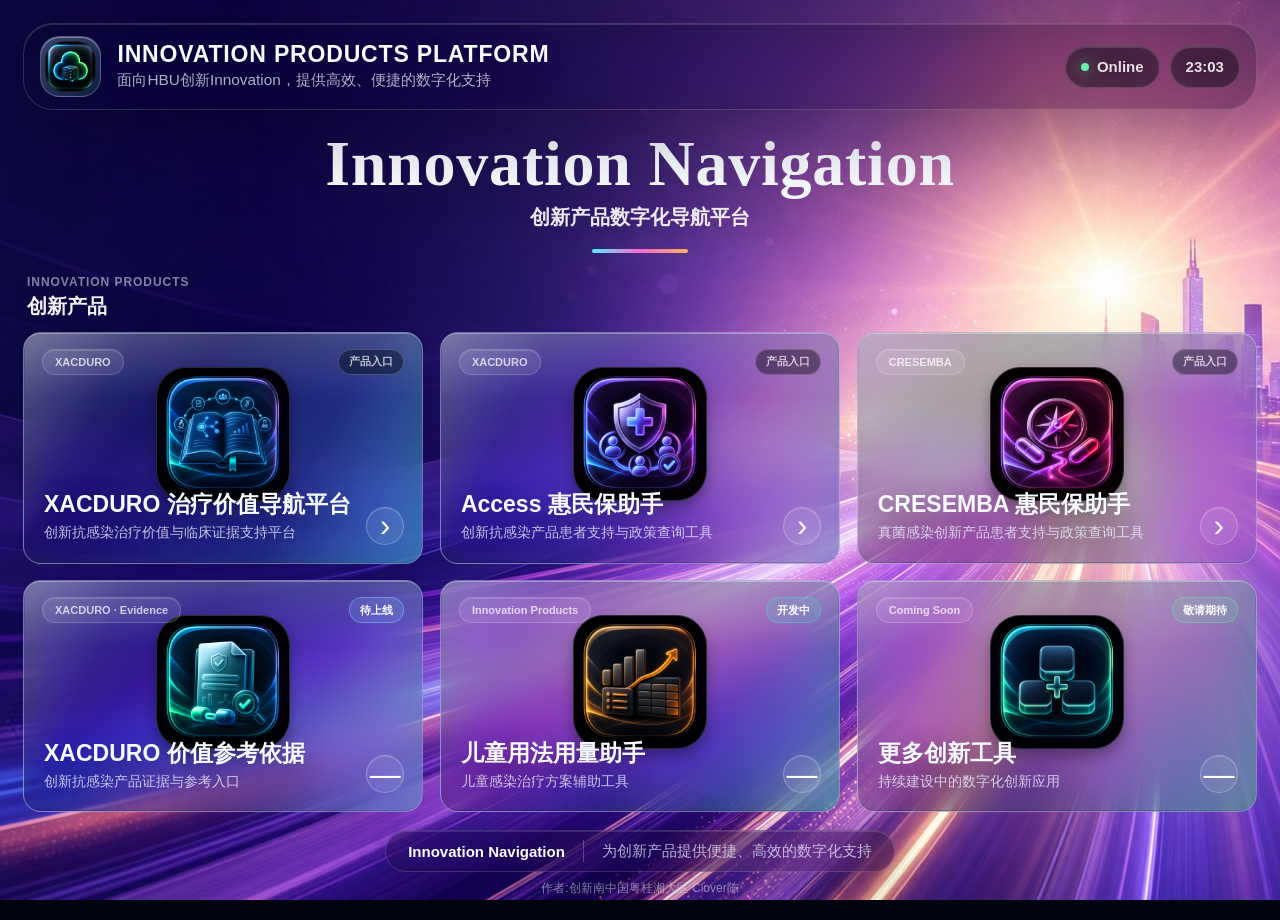
==== commit 274fae97: "Update platform copy and author credit" ====
--- a/index.html
+++ b/index.html
@@ -32,7 +32,7 @@
 					</span>
 					<span class="brand-copy">
 						<span class="brand-title">INNOVATION PRODUCTS PLATFORM</span>
-						<span class="brand-subtitle">面向南中国粤桂湘大区，为创新产品提供便捷、高效的数字化支持。</span>
+						<span class="brand-subtitle">面向HBU创新Innovation，提供高效、便捷的数字化支持</span>
 					</span>
 				</a>
 
@@ -131,6 +131,7 @@
 				<span class="footer-separator" aria-hidden="true"></span>
 				<span class="poem">为创新产品提供便捷、高效的数字化支持</span>
 			</footer>
+			<p class="footer-author">作者:创新南中国粤桂湘大区 Clover陈</p>
 		</div>
 
 		<script>
--- a/css/style.css
+++ b/css/style.css
@@ -10,12 +10,15 @@
 	--soft: rgba(239, 245, 255, 0.52);
 	--blue: #48b8ff;
 	--cyan: #56f0ff;
+	--indigo: #8f94ff;
+	--violet: #bc78ff;
+	--ice: #8bdfff;
 	--pink: #ff65cf;
 	--green: #68f0aa;
 	--amber: #ffb35f;
-	--panel-deep: rgba(3, 8, 20, 0.62);
-	--panel-raised: rgba(15, 29, 59, 0.7);
-	--panel-edge: rgba(185, 219, 255, 0.3);
+	--panel-deep: rgba(4, 10, 29, 0.3);
+	--panel-raised: rgba(24, 39, 79, 0.43);
+	--panel-edge: rgba(219, 239, 255, 0.38);
 	--panel-edge-active: rgba(222, 242, 255, 0.82);
 	--panel-copy: rgba(238, 247, 255, 0.78);
 	--font: -apple-system, BlinkMacSystemFont, "SF Pro Display", "PingFang SC", "Microsoft YaHei", sans-serif;
@@ -355,10 +358,10 @@
 	border: 1px solid var(--panel-edge);
 	border-radius: 18px;
 	background:
-		linear-gradient(155deg, color-mix(in srgb, var(--accent), transparent 86%), transparent 48%),
+		linear-gradient(135deg, rgba(255, 255, 255, 0.18), rgba(255, 255, 255, 0.04) 34%, color-mix(in srgb, var(--accent), transparent 72%)),
 		linear-gradient(180deg, var(--panel-raised), var(--panel-deep));
-	box-shadow: inset 0 1px 0 rgba(255, 255, 255, 0.16), inset 0 -1px 0 rgba(8, 14, 35, 0.42);
-	backdrop-filter: blur(16px) saturate(148%);
+	box-shadow: inset 0 1px 0 rgba(255, 255, 255, 0.42), inset 0 -1px 0 rgba(8, 14, 35, 0.24);
+	backdrop-filter: blur(24px) saturate(175%) brightness(1.06);
 	overflow: hidden;
 	transform: translateZ(0);
 	transition: transform 260ms cubic-bezier(0.2, 0.8, 0.2, 1), border-color 260ms ease, box-shadow 260ms ease, background 260ms ease;
@@ -387,15 +390,15 @@
 
 .service-card::before {
 	background:
-		linear-gradient(120deg, rgba(255, 255, 255, 0.16), transparent 30%, transparent 68%, color-mix(in srgb, var(--accent), transparent 72%));
-	opacity: 0.72;
+		linear-gradient(118deg, rgba(255, 255, 255, 0.3), transparent 22%, transparent 68%, color-mix(in srgb, var(--accent), transparent 56%));
+	opacity: 0.56;
 }
 
 .service-card::after {
 	inset: 1px;
 	border-radius: 17px;
-	background: linear-gradient(180deg, rgba(255, 255, 255, 0.18), transparent 34%, rgba(4, 10, 27, 0.12));
-	opacity: 0.5;
+	background: linear-gradient(180deg, rgba(255, 255, 255, 0.24), transparent 28%, rgba(4, 10, 27, 0.06));
+	opacity: 0.62;
 }
 
 .service-card:hover,
@@ -407,8 +410,8 @@
 		0 0 0 3px color-mix(in srgb, var(--accent), transparent 76%),
 		inset 0 1px 0 rgba(255, 255, 255, 0.28);
 	background:
-		linear-gradient(155deg, color-mix(in srgb, var(--accent), transparent 76%), transparent 50%),
-		linear-gradient(180deg, rgba(20, 38, 76, 0.78), rgba(4, 10, 26, 0.68));
+		linear-gradient(135deg, rgba(255, 255, 255, 0.26), rgba(255, 255, 255, 0.06) 34%, color-mix(in srgb, var(--accent), transparent 58%)),
+		linear-gradient(180deg, rgba(24, 43, 86, 0.54), rgba(4, 10, 26, 0.36));
 	transform: translateY(-6px) scale(1.018);
 	outline: none;
 }
@@ -508,7 +511,39 @@
 	border-radius: 23%;
 	outline: 1px solid rgba(213, 239, 255, 0.18);
 	outline-offset: -1px;
-	box-shadow: 0 10px 18px rgba(0, 0, 0, 0.36);
+	box-shadow: 0 8px 14px rgba(0, 0, 0, 0.32);
+}
+
+.service-card:nth-child(1) {
+	--accent: var(--cyan);
+}
+
+.service-card:nth-child(2) {
+	--accent: var(--indigo);
+}
+
+.service-card:nth-child(3) {
+	--accent: var(--violet);
+}
+
+.service-card:nth-child(4) {
+	--accent: var(--ice);
+}
+
+.service-card:nth-child(1) .service-art img {
+	filter: hue-rotate(-8deg) saturate(1.16);
+}
+
+.service-card:nth-child(2) .service-art img {
+	filter: hue-rotate(32deg) saturate(1.28);
+}
+
+.service-card:nth-child(3) .service-art img {
+	filter: hue-rotate(72deg) saturate(1.24);
+}
+
+.service-card:nth-child(4) .service-art img {
+	filter: hue-rotate(-28deg) saturate(1.18) brightness(1.08);
 }
 
 .service-copy {
@@ -625,6 +660,14 @@
 	letter-spacing: 0;
 }
 
+.footer-author {
+	margin: 8px auto 0;
+	color: rgba(239, 245, 255, 0.58);
+	font-size: 12px;
+	line-height: 1.4;
+	text-align: center;
+}
+
 @media (max-width: 1060px) {
 	body {
 		background: #02050d;
@@ -696,9 +739,12 @@
 		padding-inline: 4px;
 	}
 
-	.hero h1 {
-		font-size: clamp(25px, 8.5vw, 38px);
-		white-space: nowrap;
+		.hero h1 {
+			max-inline-size: 100%;
+			font-size: clamp(24px, 8vw, 36px);
+			white-space: normal;
+			overflow-wrap: anywhere;
+			text-wrap: balance;
 	}
 
 	.hero-description {
@@ -809,6 +855,11 @@
 
 	.footer-separator {
 		display: none;
+	}
+
+	.footer-author {
+		padding-inline: 8px;
+		font-size: 11px;
 	}
 }
 
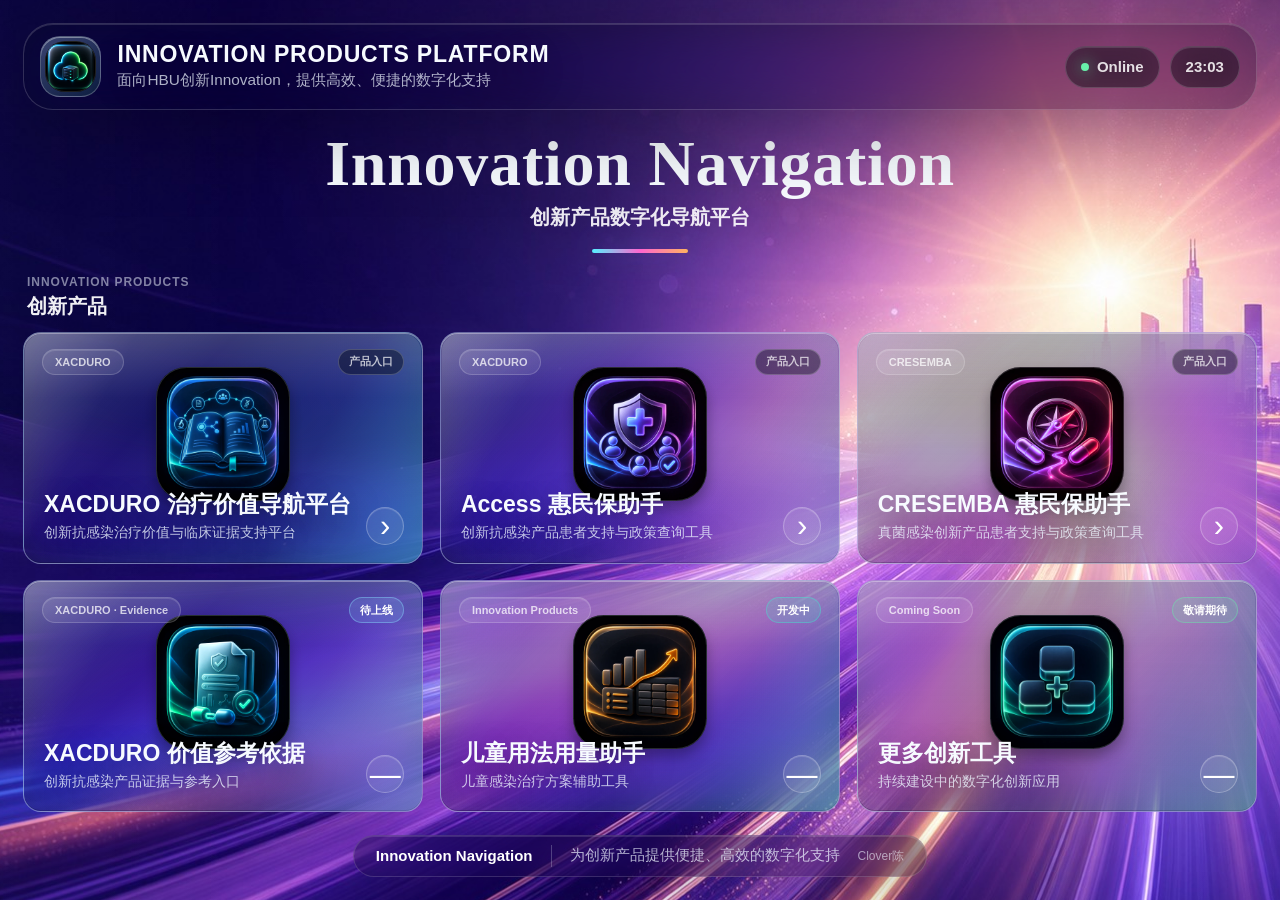
==== commit a34db777: "Update share metadata and footer author" ====
--- a/index.html
+++ b/index.html
@@ -9,12 +9,12 @@
 		<link rel="preload" as="image" href="assets/hero/cresemba-lightway-hero.jpeg" />
 		<link rel="stylesheet" type="text/css" href="css/style.css?v=20260713-navigation-copy" />
 		<title>Innovation Navigation｜创新产品数字化导航平台</title>
-		<meta name="description" content="面向南中国粤桂湘大区，为创新产品提供便捷、高效的数字化支持。" />
+		<meta name="description" content="面向HBU创新Innovation，提供高效、便捷的数字化工具支持" />
 		<link rel="canonical" href="https://innovation.clover0805.top/" />
 		<meta property="og:type" content="website" />
 		<meta property="og:site_name" content="Innovation Navigation" />
-		<meta property="og:title" content="Innovation Navigation" />
-		<meta property="og:description" content="面向南中国粤桂湘大区，为创新产品提供便捷、高效的数字化支持。" />
+		<meta property="og:title" content="Innovation Navigation｜创新产品数字化导航平台" />
+		<meta property="og:description" content="面向HBU创新Innovation，提供高效、便捷的数字化工具支持" />
 		<meta property="og:url" content="https://innovation.clover0805.top/" />
 		<meta property="og:image" content="https://innovation.clover0805.top/img/share/innovation-navigation-share.jpg" />
 		<meta property="og:image:width" content="600" />
@@ -130,8 +130,8 @@
 				<span class="footer-brand">Innovation Navigation</span>
 				<span class="footer-separator" aria-hidden="true"></span>
 				<span class="poem">为创新产品提供便捷、高效的数字化支持</span>
+				<span class="footer-author">Clover陈</span>
 			</footer>
-			<p class="footer-author">作者:创新南中国粤桂湘大区 Clover陈</p>
 		</div>
 
 		<script>
--- a/css/style.css
+++ b/css/style.css
@@ -661,11 +661,10 @@
 }
 
 .footer-author {
-	margin: 8px auto 0;
 	color: rgba(239, 245, 255, 0.58);
 	font-size: 12px;
 	line-height: 1.4;
-	text-align: center;
+	white-space: normal;
 }
 
 @media (max-width: 1060px) {
@@ -858,7 +857,6 @@
 	}
 
 	.footer-author {
-		padding-inline: 8px;
 		font-size: 11px;
 	}
 }
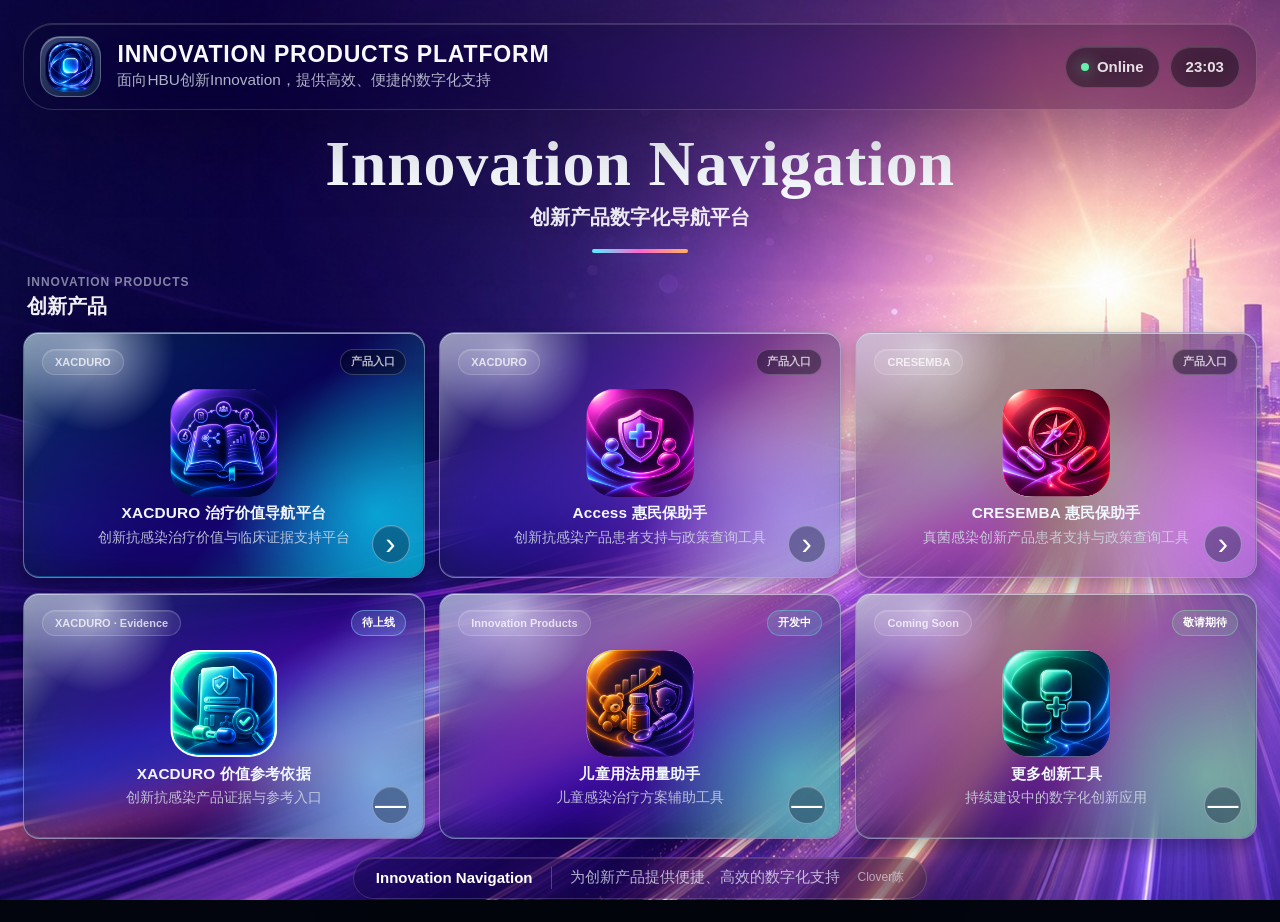
==== commit b16331c7: "feat: ship v0.2.1 liquid glass navigation refresh" ====
--- a/index.html
+++ b/index.html
@@ -5,8 +5,9 @@
 		<meta http-equiv="X-UA-Compatible" content="IE=edge" />
 		<meta name="renderer" content="webkit" />
 		<meta name="viewport" content="width=device-width, initial-scale=1, maximum-scale=1" />
-		<link rel="icon" type="image/webp" href="img/logo/innovation-navigation.webp" />
+		<link rel="icon" type="image/png" href="img/logo/innovation-navigation.png" />
 		<link rel="preload" as="image" href="assets/hero/cresemba-lightway-hero.jpeg" />
+		<link rel="stylesheet" type="text/css" href="css/tokens.css?v=20260714-v021" />
 		<link rel="stylesheet" type="text/css" href="css/style.css?v=20260713-navigation-copy" />
 		<title>Innovation Navigation｜创新产品数字化导航平台</title>
 		<meta name="description" content="面向HBU创新Innovation，提供高效、便捷的数字化工具支持" />
@@ -16,7 +17,8 @@
 		<meta property="og:title" content="Innovation Navigation｜创新产品数字化导航平台" />
 		<meta property="og:description" content="面向HBU创新Innovation，提供高效、便捷的数字化工具支持" />
 		<meta property="og:url" content="https://innovation.clover0805.top/" />
-		<meta property="og:image" content="https://innovation.clover0805.top/img/share/innovation-navigation-share.jpg" />
+		<meta property="og:image" content="https://innovation.clover0805.top/img/share/innovation-navigation-share-v0-2-1.webp" />
+		<meta property="og:image:type" content="image/webp" />
 		<meta property="og:image:width" content="600" />
 		<meta property="og:image:height" content="600" />
 	</head>
@@ -28,7 +30,7 @@
 			<header class="topbar">
 				<a class="brand" href="index.html" aria-label="Innovation Navigation 首页">
 					<span class="brand-avatar">
-						<img src="img/logo/innovation-navigation.webp" alt="" />
+					<img src="img/logo/innovation-navigation.png" alt="" />
 					</span>
 					<span class="brand-copy">
 						<span class="brand-title">INNOVATION PRODUCTS PLATFORM</span>
--- a/css/tokens.css
+++ b/css/tokens.css
@@ -0,0 +1,32 @@
+/* V0.2.1 · iOS-inspired liquid-glass tokens */
+:root {
+	--ink-strong: oklch(0.97 0.012 255);
+	--ink-muted: oklch(0.88 0.018 255 / 0.86);
+	--ink-soft: oklch(0.78 0.018 255 / 0.82);
+	--glass-base: oklch(0.22 0.052 258 / 0.5);
+	--glass-deep: oklch(0.14 0.048 258 / 0.66);
+	--glass-refract: oklch(0.98 0.012 255 / 0.74);
+	--glass-edge: oklch(0.94 0.035 251 / 0.42);
+	--glass-shadow: oklch(0.06 0.04 263 / 0.44);
+	--focus-ring: oklch(0.9 0.16 216);
+	--accent-cyan: oklch(0.88 0.16 210);
+	--accent-indigo: oklch(0.79 0.15 285);
+	--accent-violet: oklch(0.77 0.17 315);
+	--accent-ice: oklch(0.91 0.1 222);
+	--accent-teal: oklch(0.85 0.13 180);
+	--accent-green: oklch(0.86 0.14 151);
+	--space-2xs: 0.25rem;
+	--space-xs: 0.5rem;
+	--space-sm: 0.75rem;
+	--space-md: 1rem;
+	--space-lg: 1.5rem;
+	--space-xl: 2rem;
+	--radius-card: 16px;
+	--radius-vessel: 16px;
+	--ease-out: cubic-bezier(0.16, 1, 0.3, 1);
+	--ease-in: cubic-bezier(0.7, 0, 0.84, 0);
+	--ease-in-out: cubic-bezier(0.65, 0, 0.35, 1);
+	--dur-short: 180ms;
+	--dur-medium: 280ms;
+	--grid-mobile-columns: 3;
+}
--- a/css/style.css
+++ b/css/style.css
@@ -914,3 +914,137 @@
 		animation-iteration-count: 1 !important;
 	}
 }
+
+/* V0.2.1 · stronger liquid glass override */
+.services { gap: clamp(12px, 1.15vw, 20px); }
+.service-card {
+	--accent: var(--accent-cyan);
+	min-height: clamp(246px, 18vw, 300px);
+	align-items: center;
+	justify-content: flex-end;
+	border: 1px solid var(--glass-edge);
+	border-radius: var(--radius-card);
+	background: linear-gradient(145deg, color-mix(in oklch, var(--glass-base), var(--accent) 13%), var(--glass-deep));
+	box-shadow: inset 0 1px 0 var(--glass-refract), inset 0 -1px 0 color-mix(in oklch, var(--accent), transparent 72%), 0 12px 28px var(--glass-shadow);
+	backdrop-filter: blur(20px) saturate(150%);
+	-webkit-backdrop-filter: blur(20px) saturate(150%);
+	transition: transform var(--dur-medium) var(--ease-out), border-color var(--dur-short) var(--ease-out), filter var(--dur-short) var(--ease-out);
+}
+.service-card::before { background: linear-gradient(126deg, var(--glass-refract), transparent 18%, transparent 58%, color-mix(in oklch, var(--accent), transparent 34%)); opacity: .74; }
+.service-card::after { inset: 1px; border-radius: calc(var(--radius-card) - 1px); background: radial-gradient(circle at 18% 8%, var(--glass-refract), transparent 20%), radial-gradient(circle at 88% 74%, color-mix(in oklch, var(--accent), transparent 34%), transparent 38%); opacity: .78; }
+.service-card:hover, .service-card:focus-visible, .service-card.is-key-focused { transform: translateY(-4px); border-color: var(--glass-refract); filter: brightness(1.08); outline: 3px solid var(--focus-ring); outline-offset: 3px; }
+.service-art { top: clamp(48px, 4.4vw, 68px); width: clamp(104px, 8.4vw, 142px); height: clamp(104px, 8.4vw, 142px); padding: 10px; border: 1px solid var(--glass-refract); border-radius: var(--radius-vessel); background: color-mix(in oklch, var(--glass-base), var(--accent) 20%); box-shadow: inset 0 1px 0 var(--glass-refract), 0 8px 18px color-mix(in oklch, var(--accent), transparent 76%); backdrop-filter: blur(16px) saturate(165%); }
+.service-art img { border: 0; border-radius: 10px; outline: 0; box-shadow: none; }
+.service-card:hover .service-art, .service-card:focus-visible .service-art, .service-card.is-key-focused .service-art { transform: translateX(-50%) translateY(-4px); filter: none; }
+.service-copy { width: 100%; align-self: end; padding: 0 4px 10px; text-align: center; text-shadow: none; }
+.service-copy strong { color: var(--ink-strong); font-size: clamp(15px, 1.2vw, 18px); letter-spacing: .01em; }
+.service-copy small { color: var(--ink-muted); line-height: 1.45; }
+.service-arrow { right: 14px; bottom: 14px; border-color: var(--glass-edge); background: color-mix(in oklch, var(--glass-base), transparent 24%); }
+.service-card:nth-child(1) { --accent: var(--accent-cyan); }
+.service-card:nth-child(2) { --accent: var(--accent-indigo); }
+.service-card:nth-child(3) { --accent: var(--accent-violet); }
+.service-card:nth-child(4) { --accent: var(--accent-ice); }
+.service-card:nth-child(5) { --accent: var(--accent-teal); }
+.service-card:nth-child(6) { --accent: var(--accent-green); }
+@media (max-width: 1060px) { .services { grid-template-columns: repeat(3, minmax(0, 1fr)); } }
+@media (max-width: 720px) { .services { grid-template-columns: repeat(var(--grid-mobile-columns), minmax(0, 1fr)); gap: 7px; } .service-card { min-height: clamp(166px, 50vw, 210px); padding: 8px; } .service-art { top: 26px; width: clamp(52px, 16vw, 72px); height: clamp(52px, 16vw, 72px); padding: 5px; border-radius: 12px; } .service-art img { border-radius: 8px; } .service-copy { padding: 0 0 5px; gap: 3px; } .service-copy strong { font-size: clamp(10px, 3vw, 13px); line-height: 1.2; } .service-copy small { display: none; } .service-badge, .service-status { font-size: 8px; } .service-arrow { display: none; } }
+@media (max-width: 360px) { .services { grid-template-columns: repeat(var(--grid-mobile-columns), minmax(0, 1fr)); gap: 5px; } .service-card { min-height: 154px; padding: 6px; } .service-art { top: 24px; } }
+@media (orientation: landscape) and (max-height: 540px) and (max-width: 950px) { .topbar { padding-bottom: 4px; } .hero { margin: 10px 0; } .service-card { min-height: 172px; } }
+
+/* V0.2.1 correction: the card is the only glass surface; the app mark stays bare. */
+.service-card:hover, .service-card:focus-visible, .service-card.is-key-focused {
+	border-color: color-mix(in oklch, var(--glass-refract), transparent 18%);
+	box-shadow: inset 0 1px 0 var(--glass-refract), inset 0 -1px 0 color-mix(in oklch, var(--accent), transparent 72%), 0 14px 28px var(--glass-shadow);
+	outline: 0;
+}
+.service-art {
+	padding: 0;
+	border: 0;
+	border-radius: 26%;
+	background: none;
+	box-shadow: none;
+	backdrop-filter: none;
+	-webkit-backdrop-filter: none;
+	overflow: hidden;
+}
+.service-art img {
+	width: 100%;
+	height: 100%;
+	margin: 0;
+	border-radius: 22%;
+	object-fit: cover;
+}
+@media (max-width: 720px) { .service-art { padding: 0; border: 0; background: none; } .service-art img { width: 100%; height: 100%; margin: 0; } }
+
+/* V0.2.1 layout and glass polish: keep copy stable while letting the card read as transparent glass. */
+.service-card {
+	background:
+		linear-gradient(135deg, color-mix(in oklch, var(--accent) 16%, transparent), transparent 52%),
+		color-mix(in oklch, var(--glass-deep) 58%, transparent);
+	background-blend-mode: screen, normal;
+	backdrop-filter: blur(24px) saturate(175%);
+	-webkit-backdrop-filter: blur(24px) saturate(175%);
+	box-shadow: inset 0 1px 0 color-mix(in oklch, var(--glass-refract) 78%, transparent), inset 0 -1px 0 color-mix(in oklch, var(--accent) 26%, transparent), 0 8px 18px color-mix(in oklch, var(--glass-shadow) 70%, transparent);
+}
+.service-copy,
+.service-copy strong,
+.service-copy small,
+.section-heading,
+.hero h1,
+.hero p { min-width: 0; }
+.service-copy strong,
+.section-heading,
+.hero h1 { text-wrap: balance; overflow-wrap: anywhere; }
+.service-copy small { text-wrap: pretty; overflow-wrap: anywhere; }
+
+@media (max-width: 720px) {
+	.service-card {
+		display: grid;
+		grid-template-rows: auto 1fr auto;
+		align-items: center;
+		min-height: clamp(174px, 51vw, 214px);
+		padding: 8px;
+	}
+	.service-badge,
+	.service-status {
+		position: static;
+		z-index: 3;
+		max-width: 48%;
+		min-width: 0;
+		overflow: hidden;
+		text-overflow: ellipsis;
+		white-space: nowrap;
+	}
+	.service-badge { grid-row: 1; justify-self: start; }
+	.service-status { grid-row: 1; justify-self: end; }
+	.service-art {
+		grid-row: 2;
+		position: relative;
+		top: auto;
+		left: auto;
+		justify-self: center;
+		align-self: center;
+		transform: none;
+		width: clamp(56px, 16vw, 74px);
+		height: clamp(56px, 16vw, 74px);
+	}
+	.service-copy {
+		grid-row: 3;
+		align-self: end;
+		padding: 0 1px 2px;
+	}
+	.service-copy strong {
+		display: -webkit-box;
+		-webkit-box-orient: vertical;
+		-webkit-line-clamp: 2;
+		overflow: hidden;
+		font-size: clamp(10px, 3.1vw, 13px);
+		line-height: 1.16;
+	}
+}
+
+@media (max-width: 360px) {
+	.service-card { min-height: 164px; padding: 6px; }
+	.service-badge, .service-status { font-size: 7px; padding-inline: 5px; }
+	.service-art { width: 56px; height: 56px; }
+}
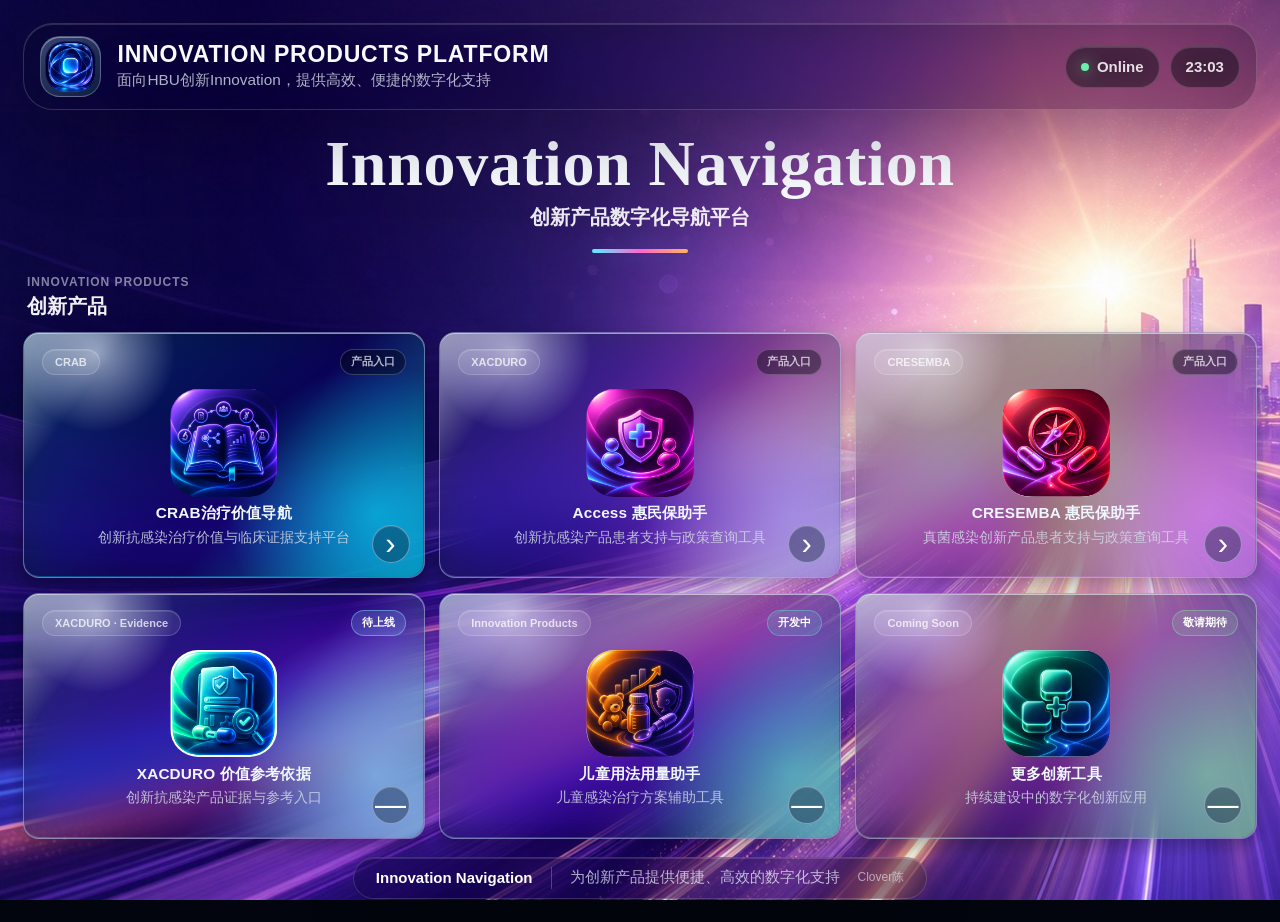
==== commit 4379dbe1: "feat: rename treatment value navigation to CRAB" ====
--- a/index.html
+++ b/index.html
@@ -59,12 +59,12 @@
 						<h2 id="products-title">创新产品</h2>
 					</div>
 					<div class="services" aria-label="创新产品入口">
-					<a class="service-card tone-blue" href="https://crab-tco-wechat.netlify.app/" target="_blank" rel="noopener">
-						<span class="service-badge">XACDURO</span>
+					<a class="service-card tone-blue" href="https://tco.clover0805.top" target="_blank" rel="noopener">
+						<span class="service-badge">CRAB</span>
 						<span class="service-status">产品入口</span>
 						<span class="service-art"><img src="img/apps/xacduro-treatment-value.webp" alt="" /></span>
 						<span class="service-copy">
-							<strong>XACDURO 治疗价值导航平台</strong>
+							<strong>CRAB治疗价值导航</strong>
 							<small>创新抗感染治疗价值与临床证据支持平台</small>
 						</span>
 						<span class="service-arrow" aria-hidden="true">›</span>
--- a/css/style.css
+++ b/css/style.css
@@ -1048,3 +1048,138 @@
 	.service-badge, .service-status { font-size: 7px; padding-inline: 5px; }
 	.service-art { width: 56px; height: 56px; }
 }
+
+/* V0.2.2 mobile layout correction: two stable columns and card-only press feedback. */
+@media (max-width: 720px) {
+	.services {
+		grid-template-columns: repeat(2, minmax(0, 1fr));
+		gap: 8px;
+	}
+	.service-card {
+		min-height: clamp(228px, 64vw, 292px);
+		padding: 10px;
+	}
+	.service-art {
+		width: clamp(78px, 25vw, 104px);
+		height: clamp(78px, 25vw, 104px);
+		transform: none;
+	}
+	.service-copy strong {
+		font-size: clamp(13px, 3.8vw, 16px);
+		line-height: 1.16;
+	}
+	.service-card:active { transform: scale(0.96); }
+	.service-card:active .service-art { transform: none; }
+	.service-card:hover .service-art,
+	.service-card:focus-visible .service-art,
+	.service-card.is-key-focused .service-art {
+		transform: none;
+		filter: none;
+	}
+}
+
+@media (max-width: 360px) {
+	.services { grid-template-columns: repeat(2, minmax(0, 1fr)); gap: 7px; }
+	.service-card { min-height: 218px; padding: 8px; }
+	.service-art { width: 74px; height: 74px; }
+}
+
+/* V0.2.2 reference-layout refinement: compact x-navigation hierarchy with Innovation glass materials. */
+@media (max-width: 720px) {
+	.services { gap: 8px; }
+	.service-card {
+		display: flex;
+		align-items: flex-end;
+		justify-content: flex-start;
+		min-height: clamp(198px, 52vw, 220px);
+		padding: 10px;
+		border: 0;
+		border-radius: 16px;
+		background:
+			radial-gradient(circle at 12% 0%, color-mix(in oklch, var(--accent) 26%, transparent), transparent 42%),
+			radial-gradient(circle at 100% 100%, color-mix(in oklch, var(--accent) 14%, transparent), transparent 48%),
+			color-mix(in oklch, var(--glass-deep) 86%, transparent);
+		box-shadow: 0 0 0 1px color-mix(in oklch, var(--glass-edge) 72%, transparent), inset 0 1px 0 color-mix(in oklch, var(--glass-refract) 45%, transparent), inset 0 -1px 0 color-mix(in oklch, var(--accent) 18%, transparent);
+		backdrop-filter: blur(20px) saturate(145%);
+		-webkit-backdrop-filter: blur(20px) saturate(145%);
+	}
+	.service-card::before {
+		background: linear-gradient(128deg, color-mix(in oklch, var(--glass-refract) 42%, transparent), transparent 26%, transparent 68%, color-mix(in oklch, var(--accent) 26%, transparent));
+		opacity: 0.58;
+	}
+	.service-card::after {
+		inset: 1px;
+		border-radius: 15px;
+		background: linear-gradient(180deg, color-mix(in oklch, var(--glass-refract) 20%, transparent), transparent 34%);
+		opacity: 0.62;
+	}
+	.service-badge,
+	.service-status {
+		position: absolute;
+		top: 10px;
+		grid-row: auto;
+		min-height: 24px;
+		font-size: 9px;
+	}
+	.service-badge {
+		left: 10px;
+		max-width: 52%;
+		padding-inline: 8px;
+	}
+	.service-status {
+		right: 10px;
+		max-width: 44%;
+		padding-inline: 8px;
+	}
+	.service-art {
+		position: absolute;
+		top: 38px;
+		inset-inline: 0;
+		grid-row: auto;
+		justify-self: auto;
+		align-self: auto;
+		width: clamp(72px, 23vw, 98px);
+		height: clamp(72px, 23vw, 98px);
+		margin-inline: auto;
+		transform: none;
+	}
+	.service-copy {
+		position: relative;
+		grid-row: auto;
+		align-self: flex-end;
+		width: 100%;
+		padding: 0 42px 0 2px;
+		text-align: left;
+	}
+	.service-copy strong {
+		display: -webkit-box;
+		font-size: clamp(15px, 4.7vw, 20px);
+		line-height: 1.08;
+		-webkit-box-orient: vertical;
+		-webkit-line-clamp: 2;
+	}
+	.service-arrow {
+		right: 12px;
+		bottom: 12px;
+		display: grid;
+		width: 36px;
+		height: 36px;
+		font-size: 28px;
+	}
+	.service-card:hover,
+	.service-card:focus-visible,
+	.service-card.is-key-focused { transform: translateY(-1px); }
+	.service-card:active { transform: scale(0.96); }
+	.service-card:active .service-art,
+	.service-card:hover .service-art,
+	.service-card:focus-visible .service-art,
+	.service-card.is-key-focused .service-art { transform: none; filter: none; }
+}
+
+@media (max-width: 360px) {
+	.service-card { min-height: 192px; padding: 8px; }
+	.service-art { top: 36px; width: 70px; height: 70px; }
+	.service-copy { padding-right: 38px; }
+	.service-copy strong { font-size: 14px; }
+	.service-arrow { right: 9px; bottom: 9px; width: 32px; height: 32px; }
+}
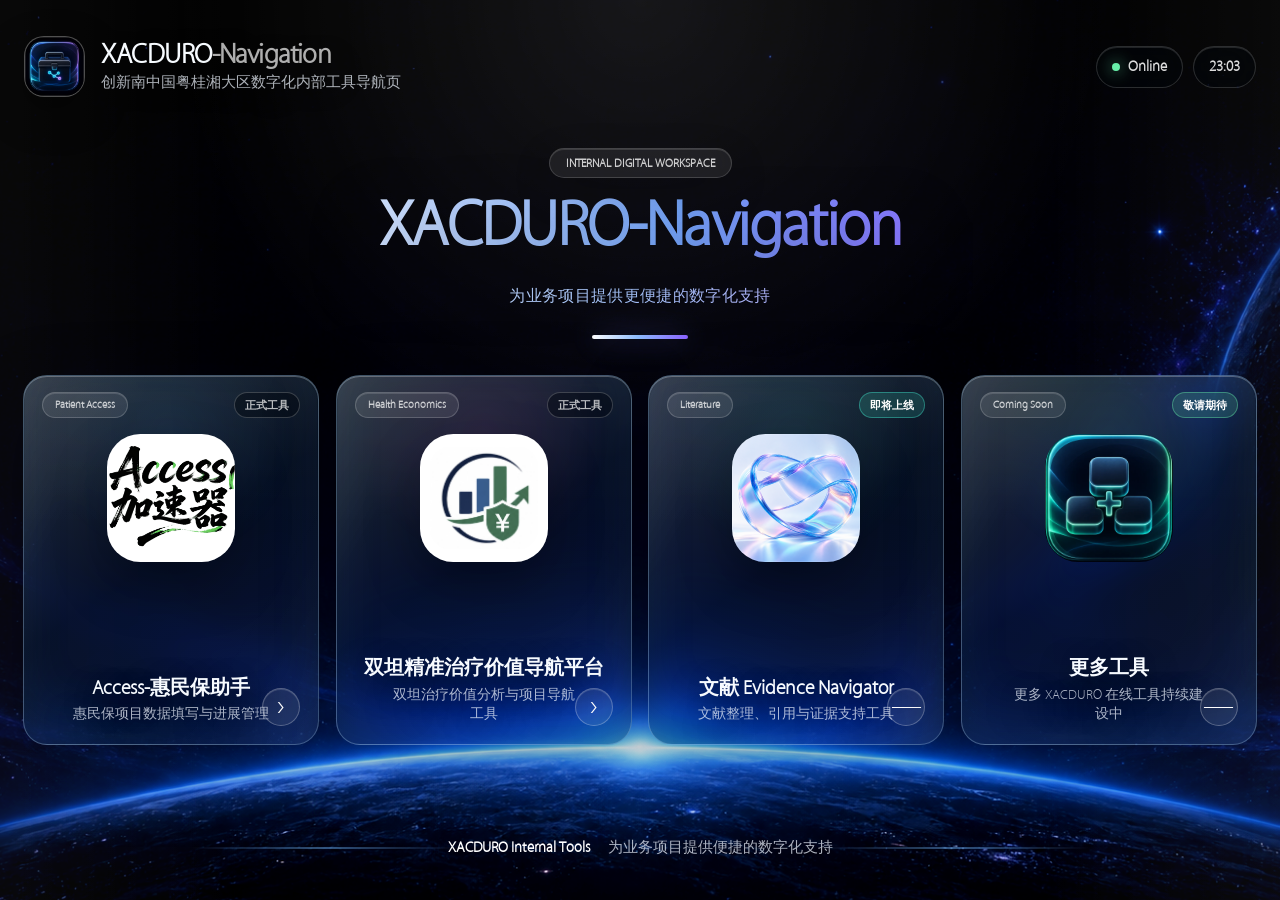
==== commit a1685158: "release: navigation 2.0" ====
--- a/index.html
+++ b/index.html
@@ -4,37 +4,36 @@
 		<meta charset="utf-8" />
 		<meta http-equiv="X-UA-Compatible" content="IE=edge" />
 		<meta name="renderer" content="webkit" />
-		<meta name="viewport" content="width=device-width, initial-scale=1, maximum-scale=1" />
-		<link rel="icon" type="image/png" href="img/logo/innovation-navigation.png" />
-		<link rel="preload" as="image" href="assets/hero/cresemba-lightway-hero.jpeg" />
-		<link rel="stylesheet" type="text/css" href="css/tokens.css?v=20260714-v021" />
-		<link rel="stylesheet" type="text/css" href="css/style.css?v=20260713-navigation-copy" />
-		<title>Innovation Navigation｜创新产品数字化导航平台</title>
-		<meta name="description" content="面向HBU创新Innovation，提供高效、便捷的数字化工具支持" />
-		<link rel="canonical" href="https://innovation.clover0805.top/" />
+		<meta name="viewport" content="width=device-width, initial-scale=1, maximum-scale=1, viewport-fit=cover" />
+		<meta name="color-scheme" content="light only" />
+		<link rel="icon" type="image/png" href="img/tools/xacduro-tools-logo.webp" />
+		<link rel="preload" as="image" href="img/xac-navigation-space-bg.png" />
+		<link rel="stylesheet" type="text/css" href="css/style.css?v=20260802-mobile-clean" />
+		<title>XACDURO-Navigation｜创新南中国粤桂湘大区数字化内部工具导航页</title>
+		<meta name="description" content="创新南中国粤桂湘大区数字化内部工具导航页，为业务项目提供更便捷的数字化支持。" />
+		<link rel="canonical" href="https://xac-navigation.work.clover0805.top/" />
 		<meta property="og:type" content="website" />
-		<meta property="og:site_name" content="Innovation Navigation" />
-		<meta property="og:title" content="Innovation Navigation｜创新产品数字化导航平台" />
-		<meta property="og:description" content="面向HBU创新Innovation，提供高效、便捷的数字化工具支持" />
-		<meta property="og:url" content="https://innovation.clover0805.top/" />
-		<meta property="og:image" content="https://innovation.clover0805.top/img/share/innovation-navigation-share-v0-2-1.webp" />
-		<meta property="og:image:type" content="image/webp" />
+		<meta property="og:site_name" content="XACDURO-Navigation" />
+		<meta property="og:title" content="XACDURO-Navigation｜创新南中国粤桂湘大区数字化内部工具导航页" />
+		<meta property="og:description" content="创新南中国粤桂湘大区数字化内部工具导航页，为业务项目提供更便捷的数字化支持。" />
+		<meta property="og:url" content="https://xac-navigation.work.clover0805.top/" />
+		<meta property="og:image" content="https://xac-navigation.work.clover0805.top/img/share/xac-navigation-share.jpg" />
 		<meta property="og:image:width" content="600" />
 		<meta property="og:image:height" content="600" />
 	</head>
 	<body>
 		<div class="ambient-backdrop" aria-hidden="true">
-			<img src="assets/hero/cresemba-lightway-hero.jpeg" alt="" />
+				<img src="img/xac-navigation-space-bg.png" alt="" />
 		</div>
 		<div class="page-shell">
 			<header class="topbar">
-				<a class="brand" href="index.html" aria-label="Innovation Navigation 首页">
+				<a class="brand" href="index.html" aria-label="XACDURO-Navigation 首页">
 					<span class="brand-avatar">
-					<img src="img/logo/innovation-navigation.png" alt="" />
+						<img src="img/tools/xacduro-tools-logo.webp" alt="" />
 					</span>
 					<span class="brand-copy">
-						<span class="brand-title">INNOVATION PRODUCTS PLATFORM</span>
-						<span class="brand-subtitle">面向HBU创新Innovation，提供高效、便捷的数字化支持</span>
+						<span class="brand-title">XACDURO<span>-Navigation</span></span>
+						<span class="brand-subtitle">创新南中国粤桂湘大区数字化内部工具导航页</span>
 					</span>
 				</a>
 
@@ -48,68 +47,44 @@
 
 			<main class="main-console">
 				<section class="hero" aria-labelledby="page-title">
-					<h1 id="page-title">Innovation Navigation</h1>
-					<p class="hero-subtitle">创新产品数字化导航平台</p>
+					<p class="hero-kicker">INTERNAL DIGITAL WORKSPACE</p>
+					<h1 id="page-title">XACDURO-Navigation</h1>
+					<p class="hero-description">
+						<span>为业务项目提供更便捷的数字化支持</span>
+					</p>
 					<p class="signal-line" aria-hidden="true"><span></span><i></i><span></span></p>
 				</section>
 
-				<section class="products-section" aria-labelledby="products-title">
-					<div class="section-heading">
-						<p>INNOVATION PRODUCTS</p>
-						<h2 id="products-title">创新产品</h2>
-					</div>
-					<div class="services" aria-label="创新产品入口">
-					<a class="service-card tone-blue" href="https://tco.clover0805.top" target="_blank" rel="noopener">
-						<span class="service-badge">CRAB</span>
-						<span class="service-status">产品入口</span>
-						<span class="service-art"><img src="img/apps/xacduro-treatment-value.webp" alt="" /></span>
+				<section class="services" aria-label="公司工具入口">
+					<a class="service-card tone-blue" href="https://xacduro-insurance.netlify.app" target="_blank" rel="noopener">
+						<span class="service-badge">Patient Access</span>
+						<span class="service-status">正式工具</span>
+						<span class="service-art service-art--white"><img src="img/tools/access-insurance-logo.png" alt="Access 惠民保助手 Logo" /></span>
 						<span class="service-copy">
-							<strong>CRAB治疗价值导航</strong>
-							<small>创新抗感染治疗价值与临床证据支持平台</small>
+							<strong>Access-惠民保助手</strong>
+							<small>惠民保项目数据填写与进展管理</small>
 						</span>
 						<span class="service-arrow" aria-hidden="true">›</span>
 					</a>
 
-					<a class="service-card tone-blue" href="https://xacduro-insurance.netlify.app/" target="_blank" rel="noopener">
-						<span class="service-badge">XACDURO</span>
-						<span class="service-status">产品入口</span>
-						<span class="service-art"><img src="img/apps/xacduro-access-insurance.webp" alt="" /></span>
+					<a class="service-card tone-purple" href="https://crab-tco-wechat.netlify.app/tool.html" target="_blank" rel="noopener">
+						<span class="service-badge">Health Economics</span>
+						<span class="service-status">正式工具</span>
+						<span class="service-art service-art--white service-art--padded"><img src="img/tools/double-treatment-value-logo.png" alt="双坦精准治疗价值导航平台 Logo" /></span>
 						<span class="service-copy">
-							<strong>Access 惠民保助手</strong>
-							<small>创新抗感染产品患者支持与政策查询工具</small>
+							<strong>双坦精准治疗价值导航平台</strong>
+							<small>双坦治疗价值分析与项目导航工具</small>
 						</span>
 						<span class="service-arrow" aria-hidden="true">›</span>
 					</a>
 
-					<a class="service-card tone-purple" href="https://cresemba-insurance.netlify.app/" target="_blank" rel="noopener">
-						<span class="service-badge">CRESEMBA</span>
-						<span class="service-status">产品入口</span>
-						<span class="service-art"><img src="img/apps/cresemba-access-insurance.webp" alt="" /></span>
+					<button class="service-card tone-teal is-unavailable" type="button" aria-disabled="true">
+						<span class="service-badge">Literature</span>
+						<span class="service-status">即将上线</span>
+						<span class="service-art"><img src="img/tools/evidence-navigator-icon.png" alt="文献 Evidence Navigator 圆角图标" /></span>
 						<span class="service-copy">
-							<strong>CRESEMBA 惠民保助手</strong>
-							<small>真菌感染创新产品患者支持与政策查询工具</small>
-						</span>
-						<span class="service-arrow" aria-hidden="true">›</span>
-					</a>
-
-					<button class="service-card tone-cyan is-unavailable" type="button" aria-disabled="true">
-						<span class="service-badge">XACDURO · Evidence</span>
-						<span class="service-status">待上线</span>
-						<span class="service-art"><img src="img/apps/xacduro-evidence.webp" alt="" /></span>
-						<span class="service-copy">
-							<strong>XACDURO 价值参考依据</strong>
-							<small>创新抗感染产品证据与参考入口</small>
-						</span>
-						<span class="service-arrow" aria-hidden="true">—</span>
-					</button>
-
-					<button class="service-card tone-teal is-unavailable" type="button" aria-disabled="true">
-						<span class="service-badge">Innovation Products</span>
-						<span class="service-status">开发中</span>
-						<span class="service-art"><img src="img/apps/pediatric-dosage.webp" alt="" /></span>
-						<span class="service-copy">
-							<strong>儿童用法用量助手</strong>
-							<small>儿童感染治疗方案辅助工具</small>
+							<strong>文献 Evidence Navigator</strong>
+							<small>文献整理、引用与证据支持工具</small>
 						</span>
 						<span class="service-arrow" aria-hidden="true">—</span>
 					</button>
@@ -117,22 +92,20 @@
 					<button class="service-card tone-green service-row-two is-unavailable" type="button" aria-disabled="true">
 						<span class="service-badge">Coming Soon</span>
 						<span class="service-status">敬请期待</span>
-						<span class="service-art"><img src="img/apps/more-innovation-tools.webp" alt="" /></span>
+						<span class="service-art service-art--clean"><img src="img/tools/coming-soon.webp" alt="" /></span>
 						<span class="service-copy">
-							<strong>更多创新工具</strong>
-							<small>持续建设中的数字化创新应用</small>
+							<strong>更多工具</strong>
+							<small>更多 XACDURO 在线工具持续建设中</small>
 						</span>
 						<span class="service-arrow" aria-hidden="true">—</span>
 					</button>
-					</div>
 				</section>
 			</main>
 
 			<footer class="footer-bar">
-				<span class="footer-brand">Innovation Navigation</span>
+				<span class="footer-brand">XACDURO Internal Tools</span>
 				<span class="footer-separator" aria-hidden="true"></span>
-				<span class="poem">为创新产品提供便捷、高效的数字化支持</span>
-				<span class="footer-author">Clover陈</span>
+				<span class="poem">为业务项目提供便捷的数字化支持</span>
 			</footer>
 		</div>
 
--- a/css/style.css
+++ b/css/style.css
@@ -1,6 +1,12 @@
-/* Hallmark · macrostructure: Product Matrix · tone: technical · anchor hue: violet */
-/* Hallmark · pre-emit critique: P5 H5 E5 S5 R5 V5 */
+/* Hallmark · pre-emit critique: P5 H5 E5 S5 R5 V4 */
+@font-face {
+	font-family: MyriadSetPro-Thin;
+	src: url("./font/MyriadSetPro-Thin.ttf");
+	font-display: swap;
+}
+
 :root {
+	color-scheme: only light;
 	--glass: rgba(255, 255, 255, 0.11);
 	--glass-strong: rgba(255, 255, 255, 0.18);
 	--stroke: rgba(255, 255, 255, 0.2);
@@ -10,19 +16,10 @@
 	--soft: rgba(239, 245, 255, 0.52);
 	--blue: #48b8ff;
 	--cyan: #56f0ff;
-	--indigo: #8f94ff;
-	--violet: #bc78ff;
-	--ice: #8bdfff;
 	--pink: #ff65cf;
 	--green: #68f0aa;
 	--amber: #ffb35f;
-	--panel-deep: rgba(4, 10, 29, 0.3);
-	--panel-raised: rgba(24, 39, 79, 0.43);
-	--panel-edge: rgba(219, 239, 255, 0.38);
-	--panel-edge-active: rgba(222, 242, 255, 0.82);
-	--panel-copy: rgba(238, 247, 255, 0.78);
-	--font: -apple-system, BlinkMacSystemFont, "SF Pro Display", "PingFang SC", "Microsoft YaHei", sans-serif;
-	--font-display: "Bodoni 72", "Songti SC", "STSong", ui-serif, serif;
+	--font: MyriadSetPro-Thin, "PingFang SC", "Microsoft YaHei", sans-serif;
 }
 
 * {
@@ -32,6 +29,9 @@
 html {
 	min-height: 100%;
 	background: #02050d;
+	color-scheme: only light;
+	-webkit-color-adjust: exact;
+	color-adjust: exact;
 	overflow-x: clip;
 	-webkit-font-smoothing: antialiased;
 	-moz-osx-font-smoothing: grayscale;
@@ -42,6 +42,9 @@
 	min-height: 100vh;
 	margin: 0;
 	color: var(--text);
+	color-scheme: only light;
+	-webkit-color-adjust: exact;
+	color-adjust: exact;
 	font-family: var(--font);
 	background: #02050d;
 	overflow-x: clip;
@@ -60,7 +63,7 @@
 	width: 100%;
 	height: 100%;
 	object-fit: cover;
-	object-position: center center;
+	object-position: center;
 	transform: scale(1.02);
 }
 
@@ -75,16 +78,16 @@
 
 body::before {
 	background:
-		radial-gradient(ellipse at 50% 30%, rgba(10, 7, 42, 0.08), rgba(4, 7, 25, 0.6) 72%),
-		linear-gradient(180deg, rgba(6, 9, 30, 0.14), rgba(3, 7, 23, 0.38));
+		radial-gradient(ellipse at 50% 36%, rgba(1, 4, 11, 0.14), rgba(1, 4, 11, 0.76) 68%),
+		linear-gradient(180deg, rgba(0, 0, 0, 0.24), rgba(0, 0, 0, 0.46));
 }
 
 body::after {
 	background:
-		linear-gradient(90deg, rgba(255, 255, 255, 0.035), transparent 18%, transparent 82%, rgba(255, 255, 255, 0.04)),
-		radial-gradient(circle at 58% 8%, rgba(255, 217, 249, 0.14), transparent 44%);
+		linear-gradient(90deg, rgba(255, 255, 255, 0.045), transparent 18%, transparent 82%, rgba(255, 255, 255, 0.05)),
+		radial-gradient(circle at 50% 0%, rgba(255, 255, 255, 0.12), transparent 42%);
 	mix-blend-mode: screen;
-	opacity: 0.62;
+	opacity: 0.72;
 }
 
 a {
@@ -95,6 +98,8 @@
 img {
 	display: block;
 	max-width: 100%;
+	filter: none;
+	mix-blend-mode: normal;
 }
 
 .page-shell {
@@ -121,6 +126,16 @@
 	backdrop-filter: blur(28px) saturate(145%);
 }
 
+.topbar {
+	padding-inline: 0;
+	border-color: transparent;
+	border-radius: 0;
+	background: transparent;
+	box-shadow: none;
+	backdrop-filter: none;
+	-webkit-backdrop-filter: none;
+}
+
 .brand {
 	display: inline-flex;
 	align-items: center;
@@ -137,18 +152,15 @@
 	place-items: center;
 	border: 1px solid rgba(255, 255, 255, 0.24);
 	border-radius: 20px;
-	padding: 4px;
-	background: linear-gradient(145deg, rgba(184, 231, 255, 0.28), rgba(14, 31, 66, 0.96));
-	box-shadow: inset 0 1px 0 rgba(255, 255, 255, 0.38);
+	background: rgba(255, 255, 255, 0.08);
+	box-shadow: 0 16px 40px rgba(0, 0, 0, 0.34), inset 0 1px 0 rgba(255, 255, 255, 0.3);
 	overflow: hidden;
 }
 
 .brand-avatar img {
 	width: 100%;
 	height: 100%;
-	border-radius: inherit;
-	object-fit: contain;
-	filter: saturate(1.12) brightness(1.12);
+	object-fit: cover;
 	outline: 1px solid rgba(255, 255, 255, 0.1);
 	outline-offset: -1px;
 }
@@ -160,11 +172,10 @@
 }
 
 .brand-title {
-	font-family: var(--font);
-	font-size: clamp(16px, 1.8vw, 30px);
-	font-weight: 780;
+	font-size: clamp(26px, 2.2vw, 38px);
+	font-weight: 720;
 	line-height: 1;
-	letter-spacing: 0.035em;
+	letter-spacing: -0.02em;
 	text-shadow: 0 18px 42px rgba(0, 0, 0, 0.46);
 	white-space: nowrap;
 }
@@ -253,30 +264,27 @@
 
 .hero h1 {
 	margin: 0;
-	font-family: var(--font-display);
 	font-size: clamp(44px, 5vw, 82px);
-	font-weight: 700;
-	line-height: 0.96;
-	letter-spacing: 0.012em;
+	font-weight: 720;
+	line-height: 1.02;
+	letter-spacing: -0.025em;
 	text-shadow: 0 28px 70px rgba(0, 0, 0, 0.54);
 	text-wrap: balance;
 	overflow-wrap: anywhere;
 	min-width: 0;
-}
-
-.hero-subtitle {
-	margin: 10px 0 0;
-	color: rgba(255, 255, 255, 0.9);
-	font-family: var(--font-display);
-	font-size: clamp(18px, 1.6vw, 24px);
-	font-weight: 680;
-	line-height: 1.3;
+	background: linear-gradient(100deg, #ffffff 0%, #e8f1ff 22%, #79aaff 53%, #8d69ff 77%, #d276ff 100%);
+	-webkit-background-clip: text;
+	background-clip: text;
+	-webkit-text-fill-color: transparent;
 }
 
 .hero-description {
 	max-width: 48rem;
 	margin: 16px auto 0;
-	color: rgba(232, 240, 255, 0.7);
+	color: transparent;
+	background: linear-gradient(100deg, #dcecff 0%, #a9c8ff 48%, #c29cff 100%);
+	-webkit-background-clip: text;
+	background-clip: text;
 	font-size: clamp(13px, 1.25vw, 17px);
 	font-weight: 480;
 	line-height: 1.7;
@@ -305,46 +313,16 @@
 	height: 4px;
 	border: 0;
 	border-radius: 999px;
-	background: linear-gradient(90deg, var(--cyan), var(--pink), var(--amber));
-	box-shadow: 0 0 28px rgba(86, 240, 255, 0.25), 0 0 36px rgba(255, 101, 207, 0.2);
-}
-
-.products-section {
-	width: 100%;
-	margin: 0 auto;
-}
-
-.section-heading {
-	display: grid;
-	gap: 3px;
-	margin: 0 0 12px;
-	padding: 0 4px;
-}
-
-.section-heading p,
-.section-heading h2 {
-	margin: 0;
-}
-
-.section-heading p {
-	color: var(--soft);
-	font-size: 12px;
-	font-weight: 780;
-	letter-spacing: 0.08em;
-}
-
-.section-heading h2 {
-	color: rgba(255, 255, 255, 0.94);
-	font-size: clamp(19px, 1.6vw, 26px);
-	font-weight: 720;
+	background: linear-gradient(90deg, #ffffff 0%, #8ebcff 48%, #8b62ff 100%);
+	box-shadow: 0 0 28px rgba(142, 188, 255, 0.32), 0 0 36px rgba(139, 98, 255, 0.24);
 }
 
 .services {
 	display: grid;
-	grid-template-columns: repeat(3, minmax(0, 1fr));
+	grid-template-columns: repeat(4, minmax(0, 1fr));
 	gap: clamp(14px, 1.3vw, 22px);
 	width: 100%;
-	max-width: none;
+	max-width: 1320px;
 	margin: 0 auto;
 	perspective: 1400px;
 }
@@ -353,15 +331,15 @@
 	--accent: var(--blue);
 	position: relative;
 	display: flex;
-	min-height: clamp(232px, 18vw, 292px);
+	min-height: clamp(360px, 29vw, 420px);
 	padding: clamp(20px, 1.5vw, 28px);
-	border: 1px solid var(--panel-edge);
-	border-radius: 18px;
+	border: 1px solid var(--stroke);
+	border-radius: 24px;
 	background:
-		linear-gradient(135deg, rgba(255, 255, 255, 0.18), rgba(255, 255, 255, 0.04) 34%, color-mix(in srgb, var(--accent), transparent 72%)),
-		linear-gradient(180deg, var(--panel-raised), var(--panel-deep));
-	box-shadow: inset 0 1px 0 rgba(255, 255, 255, 0.42), inset 0 -1px 0 rgba(8, 14, 35, 0.24);
-	backdrop-filter: blur(24px) saturate(175%) brightness(1.06);
+		linear-gradient(145deg, rgba(255, 255, 255, 0.2), rgba(255, 255, 255, 0.045) 46%, rgba(255, 255, 255, 0.1)),
+		linear-gradient(180deg, rgba(8, 13, 27, 0.48), rgba(6, 10, 20, 0.56));
+	box-shadow: 0 24px 70px rgba(0, 0, 0, 0.34), inset 0 1px 0 rgba(255, 255, 255, 0.18);
+	backdrop-filter: blur(26px) saturate(150%);
 	overflow: hidden;
 	transform: translateZ(0);
 	transition: transform 260ms cubic-bezier(0.2, 0.8, 0.2, 1), border-color 260ms ease, box-shadow 260ms ease, background 260ms ease;
@@ -390,29 +368,32 @@
 
 .service-card::before {
 	background:
-		linear-gradient(118deg, rgba(255, 255, 255, 0.3), transparent 22%, transparent 68%, color-mix(in srgb, var(--accent), transparent 56%));
-	opacity: 0.56;
+		radial-gradient(circle at 50% 16%, color-mix(in srgb, var(--accent), transparent 72%), transparent 38%),
+		linear-gradient(120deg, rgba(255, 255, 255, 0.22), transparent 26%, transparent 68%, rgba(255, 255, 255, 0.08));
+	opacity: 0.3;
 }
 
 .service-card::after {
 	inset: 1px;
-	border-radius: 17px;
-	background: linear-gradient(180deg, rgba(255, 255, 255, 0.24), transparent 28%, rgba(4, 10, 27, 0.06));
-	opacity: 0.62;
+	border-radius: 23px;
+	background: linear-gradient(180deg, rgba(255, 255, 255, 0.16), transparent 42%);
+	opacity: 0.18;
 }
 
 .service-card:hover,
 .service-card:focus-visible,
 .service-card.is-key-focused {
 	z-index: 4;
-	border-color: var(--panel-edge-active);
+	border-color: var(--stroke-hot);
 	box-shadow:
-		0 0 0 3px color-mix(in srgb, var(--accent), transparent 76%),
-		inset 0 1px 0 rgba(255, 255, 255, 0.28);
+		0 34px 90px rgba(0, 0, 0, 0.46),
+		0 0 0 4px rgba(255, 255, 255, 0.18),
+		0 0 54px color-mix(in srgb, var(--accent), transparent 58%),
+		inset 0 1px 0 rgba(255, 255, 255, 0.32);
 	background:
-		linear-gradient(135deg, rgba(255, 255, 255, 0.26), rgba(255, 255, 255, 0.06) 34%, color-mix(in srgb, var(--accent), transparent 58%)),
-		linear-gradient(180deg, rgba(24, 43, 86, 0.54), rgba(4, 10, 26, 0.36));
-	transform: translateY(-6px) scale(1.018);
+		linear-gradient(145deg, rgba(255, 255, 255, 0.28), rgba(255, 255, 255, 0.065) 46%, rgba(255, 255, 255, 0.14)),
+		linear-gradient(180deg, rgba(12, 18, 35, 0.58), rgba(8, 12, 24, 0.66));
+	transform: translateY(-8px) scale(1.028) rotateX(1.5deg);
 	outline: none;
 }
 
@@ -489,10 +470,10 @@
 .service-art {
 	position: absolute;
 	left: 50%;
-	top: clamp(34px, 2.5vw, 42px);
+	top: clamp(58px, 4.5vw, 72px);
 	z-index: 1;
-	width: clamp(134px, 9.6vw, 174px);
-	height: clamp(134px, 9.6vw, 174px);
+	width: clamp(128px, 10vw, 164px);
+	height: clamp(128px, 10vw, 164px);
 	transform: translateX(-50%);
 	transition: transform 260ms cubic-bezier(0.2, 0.8, 0.2, 1), filter 260ms ease;
 }
@@ -508,42 +489,32 @@
 	width: 100%;
 	height: 100%;
 	object-fit: contain;
-	border-radius: 23%;
-	outline: 1px solid rgba(213, 239, 255, 0.18);
+	border-radius: 26%;
+	outline: 1px solid rgba(255, 255, 255, 0.1);
 	outline-offset: -1px;
-	box-shadow: 0 8px 14px rgba(0, 0, 0, 0.32);
-}
-
-.service-card:nth-child(1) {
-	--accent: var(--cyan);
-}
-
-.service-card:nth-child(2) {
-	--accent: var(--indigo);
-}
-
-.service-card:nth-child(3) {
-	--accent: var(--violet);
-}
-
-.service-card:nth-child(4) {
-	--accent: var(--ice);
-}
-
-.service-card:nth-child(1) .service-art img {
-	filter: hue-rotate(-8deg) saturate(1.16);
-}
-
-.service-card:nth-child(2) .service-art img {
-	filter: hue-rotate(32deg) saturate(1.28);
-}
-
-.service-card:nth-child(3) .service-art img {
-	filter: hue-rotate(72deg) saturate(1.24);
-}
-
-.service-card:nth-child(4) .service-art img {
-	filter: hue-rotate(-28deg) saturate(1.18) brightness(1.08);
+	box-shadow: 0 22px 54px rgba(0, 0, 0, 0.32);
+}
+
+.service-art--white img {
+	background: #ffffff;
+}
+
+.service-art--padded img {
+	padding: 12px 10px;
+}
+
+.service-art--clean {
+	overflow: hidden;
+	border-radius: 26%;
+}
+
+.service-art--clean img {
+	width: 118%;
+	height: 118%;
+	max-width: none;
+	transform: translate(-7.6%, -7.6%);
+	outline: none;
+	box-shadow: none;
 }
 
 .service-copy {
@@ -552,13 +523,17 @@
 	align-self: end;
 	display: grid;
 	gap: 5px;
+	width: 100%;
 	min-width: 0;
-	padding-right: 48px;
+	padding-right: 0;
+	text-align: center;
+	justify-items: center;
 	text-shadow: 0 12px 30px rgba(0, 0, 0, 0.5);
 }
 
 .service-copy strong {
-	font-size: clamp(23px, 1.7vw, 32px);
+	max-width: 100%;
+	font-size: clamp(20px, 1.35vw, 28px);
 	font-weight: 760;
 	line-height: 1.12;
 	letter-spacing: 0;
@@ -566,7 +541,10 @@
 }
 
 .service-copy small {
-	color: var(--panel-copy);
+	max-width: 92%;
+	width: calc(100% - 56px);
+	justify-self: center;
+	color: var(--muted);
 	font-size: clamp(14px, 1vw, 17px);
 	line-height: 1.42;
 	text-wrap: pretty;
@@ -640,6 +618,520 @@
 	font-size: 15px;
 }
 
+.footer-bar {
+	position: relative;
+	width: min(900px, 100%);
+	min-height: 58px;
+	margin-top: clamp(26px, 4vh, 52px);
+	padding: 22px 0 0;
+	border: 0;
+	border-radius: 0;
+	background: transparent;
+	box-shadow: none;
+	backdrop-filter: none;
+	-webkit-backdrop-filter: none;
+}
+
+.footer-bar::before,
+.footer-bar::after {
+	position: absolute;
+	top: 9px;
+	width: 30%;
+	height: 1px;
+	content: "";
+	background: linear-gradient(90deg, transparent, rgba(112, 185, 255, 0.9), transparent);
+}
+
+.footer-bar::before {
+	left: 0;
+}
+
+.footer-bar::after {
+	right: 0;
+}
+
+.footer-separator {
+	display: none;
+}
+
+.service-card {
+	background:
+		linear-gradient(145deg, rgba(188, 226, 255, 0.18), rgba(22, 54, 87, 0.2) 48%, rgba(75, 120, 180, 0.12)),
+		rgba(4, 15, 30, 0.34);
+	border-color: rgba(180, 224, 255, 0.32);
+	backdrop-filter: blur(18px) saturate(172%);
+	-webkit-backdrop-filter: blur(18px) saturate(172%);
+	box-shadow:
+		inset 0 1px 0 rgba(255, 255, 255, 0.28),
+		inset 0 -28px 54px rgba(71, 147, 231, 0.08),
+		0 24px 70px rgba(0, 7, 19, 0.34);
+}
+
+.ambient-backdrop img {
+	filter: saturate(112%) contrast(106%);
+}
+
+@media (max-width: 520px) {
+	.page-shell {
+		padding: 8px 7px 12px;
+	}
+
+	.main-console {
+		padding-top: 14px;
+	}
+
+	.service-card {
+		min-height: 224px;
+		padding: 16px;
+	}
+
+	.service-art {
+		top: 34px;
+		width: 94px;
+		height: 94px;
+	}
+
+	.service-copy strong {
+		font-size: clamp(17px, 5vw, 22px);
+	}
+
+	.service-copy small {
+		font-size: 12px;
+	}
+}
+
+@media (max-width: 390px) {
+	.service-card {
+		min-height: 208px;
+		padding: 14px;
+	}
+
+	.service-art {
+		top: 30px;
+		width: 84px;
+		height: 84px;
+	}
+
+	.service-copy strong {
+		font-size: 17px;
+	}
+}
+
+/* Final mobile composition overrides: keep all four tools and the horizon in view. */
+@media (max-width: 720px) {
+	.ambient-backdrop img {
+		object-position: center bottom;
+	}
+
+	.page-shell {
+		padding: 6px 7px 8px;
+	}
+
+	.topbar {
+		position: relative;
+		align-items: center;
+		min-height: 58px;
+		padding: 6px 0;
+		border-radius: 0;
+	}
+
+	.brand {
+		max-width: calc(100% - 124px);
+		gap: 8px;
+	}
+
+	.brand-avatar {
+		width: 44px;
+		height: 44px;
+		border-radius: 13px;
+	}
+
+	.brand-title {
+		font-size: clamp(17px, 5.1vw, 21px);
+		line-height: 1.02;
+	}
+
+	.brand-subtitle {
+		font-size: 10px;
+		line-height: 1.15;
+	}
+
+	.top-actions {
+		position: absolute;
+		top: 6px;
+		right: 0;
+		align-items: center;
+	}
+
+	.status-cluster {
+		gap: 4px;
+	}
+
+	.status-pill,
+	.clock-pill {
+		min-height: 28px;
+		padding: 0 7px;
+		font-size: 10px;
+	}
+
+	.status-dot {
+		width: 6px;
+		height: 6px;
+		margin-right: 5px;
+	}
+
+	.main-console {
+		padding-top: 8px;
+	}
+
+	.hero {
+		margin-bottom: 12px;
+		padding-inline: 0;
+	}
+
+	.hero-kicker {
+		min-height: 24px;
+		margin-bottom: 8px;
+		padding-inline: 11px;
+		font-size: 9px;
+	}
+
+	.hero h1 {
+		font-size: clamp(20px, 5.8vw, 29px);
+		line-height: 1;
+		white-space: normal;
+	}
+
+	.hero-description {
+		margin-top: 8px;
+		padding-inline: 0;
+		font-size: 10px;
+		line-height: 1.35;
+	}
+
+	.signal-line {
+		height: 5px;
+		margin-top: 9px;
+	}
+
+	.signal-line i {
+		width: 70px;
+		height: 3px;
+	}
+
+	.services {
+		grid-template-columns: repeat(2, minmax(0, 1fr));
+		gap: 7px;
+	}
+
+	.service-card {
+		min-height: clamp(154px, 42vw, 174px);
+		padding: 9px;
+		border-radius: 17px;
+	}
+
+	.service-card::after {
+		border-radius: 16px;
+	}
+
+	.service-art {
+		top: 28px;
+		width: clamp(62px, 18vw, 76px);
+		height: clamp(62px, 18vw, 76px);
+	}
+
+	.service-copy {
+		gap: 2px;
+	}
+
+	.service-copy strong {
+		font-size: clamp(13px, 3.8vw, 17px);
+		line-height: 1.04;
+	}
+
+	.service-copy small {
+		display: none;
+	}
+
+	.service-badge,
+	.service-status {
+		top: 7px;
+		min-height: 19px;
+		padding: 0 6px;
+		font-size: 8px;
+	}
+
+	.service-badge {
+		left: 7px;
+	}
+
+	.service-status {
+		right: 7px;
+	}
+
+	.service-arrow {
+		right: 7px;
+		bottom: 7px;
+		width: 24px;
+		height: 24px;
+		font-size: 19px;
+	}
+
+	.footer-bar {
+		min-height: 38px;
+		margin-top: 10px;
+		padding: 0;
+		gap: 8px;
+		font-size: 10px;
+		white-space: nowrap;
+	}
+
+	.footer-bar::before,
+	.footer-bar::after {
+		top: 50%;
+		width: 16%;
+	}
+
+	.footer-separator {
+		display: none;
+	}
+}
+
+/* Keep the footer light rails on the same visual axis as the footer copy. */
+.footer-bar::before,
+.footer-bar::after {
+	top: 50%;
+	transform: translateY(-50%);
+}
+
+.footer-bar > * {
+	position: relative;
+	z-index: 1;
+}
+
+/* The copy and decorative rails now share the footer's exact center line. */
+.footer-bar {
+	padding: 0;
+}
+
+/* Compact 2 x 2 mobile composition: the horizon remains part of the first view. */
+@media (max-width: 720px) {
+	body, .page-shell, .main-console { min-width: 0 !important; width: min(390px, 100%) !important; max-width: 390px !important; }
+	body { margin-inline: auto !important; }
+	.services { min-width: 0 !important; width: min(376px, calc(100vw - 14px)) !important; max-width: min(376px, calc(100vw - 14px)) !important; margin-inline: auto !important; }
+	.service-card { min-width: 0 !important; width: 100% !important; }
+	.service-copy { min-width: 0 !important; max-width: 100% !important; }
+	.service-copy strong { min-width: 0 !important; max-width: calc(100% - 28px) !important; width: calc(100% - 28px) !important; overflow-wrap: anywhere; word-break: break-word; }
+	.service-copy small { min-width: 0 !important; max-width: 100% !important; }
+
+	/* The declarations below intentionally outrank the legacy mobile rules below. */
+	.page-shell { padding: 6px 7px 8px !important; }
+	.topbar { position: relative !important; min-height: 58px !important; padding: 6px 0 !important; border-radius: 0 !important; flex-direction: row !important; }
+	.brand { max-width: calc(100% - 124px) !important; gap: 8px !important; }
+	.brand-avatar { width: 44px !important; height: 44px !important; border-radius: 13px !important; }
+	.brand-title { font-size: clamp(17px, 5.1vw, 21px) !important; line-height: 1.02 !important; }
+	.brand-subtitle { font-size: 10px !important; line-height: 1.15 !important; }
+	.top-actions { position: absolute !important; top: 6px !important; right: 0 !important; }
+	.status-pill, .clock-pill { min-height: 28px !important; padding: 0 7px !important; font-size: 10px !important; }
+	.status-dot { width: 6px !important; height: 6px !important; margin-right: 5px !important; }
+	.main-console { padding-top: 8px !important; }
+	.hero { margin-bottom: 12px !important; padding-inline: 0 !important; }
+	.hero-kicker { min-height: 24px !important; margin-bottom: 8px !important; padding-inline: 11px !important; font-size: 9px !important; }
+	.hero h1 { font-size: clamp(20px, 5.8vw, 29px) !important; line-height: 1 !important; white-space: normal !important; }
+	.hero-description { margin-top: 8px !important; padding-inline: 0 !important; font-size: 10px !important; line-height: 1.35 !important; }
+	.signal-line { height: 5px !important; margin-top: 9px !important; }
+	.signal-line i { width: 70px !important; height: 3px !important; }
+	.services { grid-template-columns: repeat(2, minmax(0, 1fr)) !important; gap: 7px !important; }
+	.service-card { min-height: clamp(154px, 42vw, 174px) !important; padding: 9px !important; border-radius: 17px !important; }
+	.service-card::after { border-radius: 16px !important; }
+	.service-art { top: 36px !important; width: clamp(62px, 18vw, 76px) !important; height: clamp(62px, 18vw, 76px) !important; }
+	.service-copy { gap: 2px !important; }
+	.service-copy strong { width: 100% !important; max-width: 100% !important; font-size: clamp(12px, 3.4vw, 15px) !important; line-height: 1.06 !important; }
+	.service-copy small { display: none !important; }
+	.service-badge, .service-status { top: 7px !important; min-height: 19px !important; padding: 0 6px !important; font-size: 8px !important; }
+	.service-badge { left: 7px !important; }
+	.service-status { right: 7px !important; }
+	.service-arrow { display: none !important; }
+	.footer-bar { min-height: 38px !important; margin-top: 10px !important; padding: 0 !important; gap: 8px !important; font-size: 10px !important; white-space: nowrap !important; }
+	.footer-bar::before, .footer-bar::after { top: 50% !important; width: 16% !important; }
+	.footer-separator { display: none !important; }
+}
+@media (max-width: 720px) {
+	.ambient-backdrop img {
+		object-position: center bottom;
+	}
+
+	.page-shell {
+		padding: 6px 7px 8px;
+	}
+
+	.topbar {
+		position: relative;
+		min-height: 58px;
+		padding: 6px 0;
+		border-radius: 0;
+	}
+
+	.brand {
+		max-width: calc(100% - 124px);
+		gap: 8px;
+	}
+
+	.brand-avatar {
+		width: 44px;
+		height: 44px;
+		border-radius: 13px;
+	}
+
+	.brand-title {
+		font-size: clamp(17px, 5.1vw, 21px);
+		line-height: 1.02;
+	}
+
+	.brand-subtitle {
+		font-size: 10px;
+		line-height: 1.15;
+	}
+
+	.top-actions {
+		position: absolute;
+		top: 6px;
+		right: 0;
+	}
+
+	.status-cluster {
+		gap: 4px;
+	}
+
+	.status-pill,
+	.clock-pill {
+		min-height: 28px;
+		padding: 0 7px;
+		font-size: 10px;
+	}
+
+	.status-dot {
+		width: 6px;
+		height: 6px;
+		margin-right: 5px;
+	}
+
+	.main-console {
+		padding-top: 8px;
+	}
+
+	.hero {
+		margin-bottom: 12px;
+		padding-inline: 0;
+	}
+
+	.hero-kicker {
+		min-height: 24px;
+		margin-bottom: 8px;
+		padding-inline: 11px;
+		font-size: 9px;
+	}
+
+	.hero h1 {
+		font-size: clamp(20px, 5.8vw, 29px);
+		line-height: 1;
+	}
+
+	.hero-description {
+		margin-top: 8px;
+		padding-inline: 0;
+		font-size: 10px;
+		line-height: 1.35;
+	}
+
+	.signal-line {
+		height: 5px;
+		margin-top: 9px;
+	}
+
+	.signal-line i {
+		width: 70px;
+		height: 3px;
+	}
+
+	.services {
+		grid-template-columns: repeat(2, minmax(0, 1fr));
+		gap: 7px;
+	}
+
+	.service-card {
+		min-height: clamp(154px, 42vw, 174px);
+		padding: 9px;
+		border-radius: 17px;
+	}
+
+	.service-card::after {
+		border-radius: 16px;
+	}
+
+	.service-art {
+		top: 28px;
+		width: clamp(62px, 18vw, 76px);
+		height: clamp(62px, 18vw, 76px);
+	}
+
+	.service-copy {
+		gap: 2px;
+	}
+
+	.service-copy strong {
+		font-size: clamp(13px, 3.8vw, 17px);
+		line-height: 1.04;
+	}
+
+	.service-copy small {
+		display: none;
+	}
+
+	.service-badge,
+	.service-status {
+		top: 7px;
+		min-height: 19px;
+		padding: 0 6px;
+		font-size: 8px;
+	}
+
+	.service-badge {
+		left: 7px;
+	}
+
+	.service-status {
+		right: 7px;
+	}
+
+	.service-arrow {
+		right: 7px;
+		bottom: 7px;
+		width: 24px;
+		height: 24px;
+		font-size: 19px;
+	}
+
+	.footer-bar {
+		min-height: 38px;
+		margin-top: 10px;
+		padding: 0;
+		gap: 8px;
+		font-size: 10px;
+		white-space: nowrap;
+	}
+
+	.footer-bar::before,
+	.footer-bar::after {
+		top: 50%;
+		width: 16%;
+	}
+
+	.footer-separator {
+		display: none;
+	}
+}
+
 .footer-bar a {
 	color: #ffffff;
 	font-weight: 760;
@@ -660,11 +1152,36 @@
 	letter-spacing: 0;
 }
 
-.footer-author {
-	color: rgba(239, 245, 255, 0.58);
-	font-size: 12px;
-	line-height: 1.4;
-	white-space: normal;
+/* Give full-screen desktop layouts more breathing room without covering the horizon. */
+@media (min-width: 721px) {
+	.main-console {
+		padding-top: clamp(28px, 4.2vh, 56px);
+	}
+
+	.hero-kicker {
+		margin-bottom: 16px;
+	}
+
+	.hero-description {
+		margin-top: 22px;
+		line-height: 1.85;
+	}
+
+	.signal-line {
+		margin-top: 22px;
+	}
+
+	.hero {
+		margin-bottom: clamp(28px, 3.8vh, 48px);
+	}
+
+	.service-card {
+		min-height: clamp(370px, 38vh, 480px);
+	}
+
+	.footer-bar {
+		margin-top: clamp(28px, 3.2vh, 44px);
+	}
 }
 
 @media (max-width: 1060px) {
@@ -738,12 +1255,9 @@
 		padding-inline: 4px;
 	}
 
-		.hero h1 {
-			max-inline-size: 100%;
-			font-size: clamp(24px, 8vw, 36px);
-			white-space: normal;
-			overflow-wrap: anywhere;
-			text-wrap: balance;
+	.hero h1 {
+		font-size: clamp(25px, 8.5vw, 38px);
+		white-space: nowrap;
 	}
 
 	.hero-description {
@@ -753,32 +1267,13 @@
 		line-height: 1.55;
 	}
 
-	.hero-subtitle {
-		margin-top: 8px;
-		font-size: 16px;
-	}
-
-	.section-heading {
-		gap: 2px;
-		margin-bottom: 8px;
-		padding: 0 2px;
-	}
-
-	.section-heading p {
-		font-size: 9px;
-	}
-
-	.section-heading h2 {
-		font-size: 17px;
-	}
-
 	.services {
 		grid-template-columns: repeat(2, minmax(0, 1fr));
 		gap: 8px;
 	}
 
-		.service-card {
-			min-height: clamp(188px, 54vw, 232px);
+	.service-card {
+		min-height: clamp(176px, 52vw, 220px);
 		padding: 10px;
 		border-radius: 18px;
 	}
@@ -793,15 +1288,17 @@
 		transform: translateY(-6px) scale(1.018);
 	}
 
-		.service-art {
-			top: 35px;
-			width: clamp(78px, 25vw, 112px);
-			height: clamp(78px, 25vw, 112px);
+	.service-art {
+		top: 37px;
+		width: clamp(70px, 24vw, 104px);
+		height: clamp(70px, 24vw, 104px);
 	}
 
 	.service-copy {
 		gap: 3px;
-		padding-right: 28px;
+		padding-right: 0;
+		text-align: center;
+		justify-items: center;
 	}
 
 	.service-copy strong {
@@ -855,10 +1352,6 @@
 	.footer-separator {
 		display: none;
 	}
-
-	.footer-author {
-		font-size: 11px;
-	}
 }
 
 @media (max-width: 520px) {
@@ -873,34 +1366,7 @@
 	}
 
 	.brand-title {
-		font-size: clamp(16px, 4.2vw, 24px);
-		letter-spacing: 0.02em;
-		line-height: 1.08;
-		white-space: normal;
-		overflow-wrap: anywhere;
-	}
-}
-
-@media (max-width: 360px) {
-	.services {
-		grid-template-columns: minmax(0, 1fr);
-		gap: 12px;
-	}
-
-	.service-card {
-		min-height: 224px;
-		padding: 14px;
-	}
-
-	.service-art {
-		top: 34px;
-		width: 122px;
-		height: 122px;
-	}
-
-	.service-copy small {
-		display: block;
-		font-size: 13px;
+		font-size: clamp(21px, 7.2vw, 27px);
 	}
 }
 
@@ -915,271 +1381,66 @@
 	}
 }
 
-/* V0.2.1 · stronger liquid glass override */
-.services { gap: clamp(12px, 1.15vw, 20px); }
-.service-card {
-	--accent: var(--accent-cyan);
-	min-height: clamp(246px, 18vw, 300px);
-	align-items: center;
-	justify-content: flex-end;
-	border: 1px solid var(--glass-edge);
-	border-radius: var(--radius-card);
-	background: linear-gradient(145deg, color-mix(in oklch, var(--glass-base), var(--accent) 13%), var(--glass-deep));
-	box-shadow: inset 0 1px 0 var(--glass-refract), inset 0 -1px 0 color-mix(in oklch, var(--accent), transparent 72%), 0 12px 28px var(--glass-shadow);
-	backdrop-filter: blur(20px) saturate(150%);
-	-webkit-backdrop-filter: blur(20px) saturate(150%);
-	transition: transform var(--dur-medium) var(--ease-out), border-color var(--dur-short) var(--ease-out), filter var(--dur-short) var(--ease-out);
-}
-.service-card::before { background: linear-gradient(126deg, var(--glass-refract), transparent 18%, transparent 58%, color-mix(in oklch, var(--accent), transparent 34%)); opacity: .74; }
-.service-card::after { inset: 1px; border-radius: calc(var(--radius-card) - 1px); background: radial-gradient(circle at 18% 8%, var(--glass-refract), transparent 20%), radial-gradient(circle at 88% 74%, color-mix(in oklch, var(--accent), transparent 34%), transparent 38%); opacity: .78; }
-.service-card:hover, .service-card:focus-visible, .service-card.is-key-focused { transform: translateY(-4px); border-color: var(--glass-refract); filter: brightness(1.08); outline: 3px solid var(--focus-ring); outline-offset: 3px; }
-.service-art { top: clamp(48px, 4.4vw, 68px); width: clamp(104px, 8.4vw, 142px); height: clamp(104px, 8.4vw, 142px); padding: 10px; border: 1px solid var(--glass-refract); border-radius: var(--radius-vessel); background: color-mix(in oklch, var(--glass-base), var(--accent) 20%); box-shadow: inset 0 1px 0 var(--glass-refract), 0 8px 18px color-mix(in oklch, var(--accent), transparent 76%); backdrop-filter: blur(16px) saturate(165%); }
-.service-art img { border: 0; border-radius: 10px; outline: 0; box-shadow: none; }
-.service-card:hover .service-art, .service-card:focus-visible .service-art, .service-card.is-key-focused .service-art { transform: translateX(-50%) translateY(-4px); filter: none; }
-.service-copy { width: 100%; align-self: end; padding: 0 4px 10px; text-align: center; text-shadow: none; }
-.service-copy strong { color: var(--ink-strong); font-size: clamp(15px, 1.2vw, 18px); letter-spacing: .01em; }
-.service-copy small { color: var(--ink-muted); line-height: 1.45; }
-.service-arrow { right: 14px; bottom: 14px; border-color: var(--glass-edge); background: color-mix(in oklch, var(--glass-base), transparent 24%); }
-.service-card:nth-child(1) { --accent: var(--accent-cyan); }
-.service-card:nth-child(2) { --accent: var(--accent-indigo); }
-.service-card:nth-child(3) { --accent: var(--accent-violet); }
-.service-card:nth-child(4) { --accent: var(--accent-ice); }
-.service-card:nth-child(5) { --accent: var(--accent-teal); }
-.service-card:nth-child(6) { --accent: var(--accent-green); }
-@media (max-width: 1060px) { .services { grid-template-columns: repeat(3, minmax(0, 1fr)); } }
-@media (max-width: 720px) { .services { grid-template-columns: repeat(var(--grid-mobile-columns), minmax(0, 1fr)); gap: 7px; } .service-card { min-height: clamp(166px, 50vw, 210px); padding: 8px; } .service-art { top: 26px; width: clamp(52px, 16vw, 72px); height: clamp(52px, 16vw, 72px); padding: 5px; border-radius: 12px; } .service-art img { border-radius: 8px; } .service-copy { padding: 0 0 5px; gap: 3px; } .service-copy strong { font-size: clamp(10px, 3vw, 13px); line-height: 1.2; } .service-copy small { display: none; } .service-badge, .service-status { font-size: 8px; } .service-arrow { display: none; } }
-@media (max-width: 360px) { .services { grid-template-columns: repeat(var(--grid-mobile-columns), minmax(0, 1fr)); gap: 5px; } .service-card { min-height: 154px; padding: 6px; } .service-art { top: 24px; } }
-@media (orientation: landscape) and (max-height: 540px) and (max-width: 950px) { .topbar { padding-bottom: 4px; } .hero { margin: 10px 0; } .service-card { min-height: 172px; } }
-
-/* V0.2.1 correction: the card is the only glass surface; the app mark stays bare. */
-.service-card:hover, .service-card:focus-visible, .service-card.is-key-focused {
-	border-color: color-mix(in oklch, var(--glass-refract), transparent 18%);
-	box-shadow: inset 0 1px 0 var(--glass-refract), inset 0 -1px 0 color-mix(in oklch, var(--accent), transparent 72%), 0 14px 28px var(--glass-shadow);
-	outline: 0;
-}
-.service-art {
-	padding: 0;
-	border: 0;
-	border-radius: 26%;
-	background: none;
-	box-shadow: none;
-	backdrop-filter: none;
-	-webkit-backdrop-filter: none;
-	overflow: hidden;
-}
-.service-art img {
-	width: 100%;
-	height: 100%;
-	margin: 0;
-	border-radius: 22%;
-	object-fit: cover;
-}
-@media (max-width: 720px) { .service-art { padding: 0; border: 0; background: none; } .service-art img { width: 100%; height: 100%; margin: 0; } }
-
-/* V0.2.1 layout and glass polish: keep copy stable while letting the card read as transparent glass. */
-.service-card {
-	background:
-		linear-gradient(135deg, color-mix(in oklch, var(--accent) 16%, transparent), transparent 52%),
-		color-mix(in oklch, var(--glass-deep) 58%, transparent);
-	background-blend-mode: screen, normal;
-	backdrop-filter: blur(24px) saturate(175%);
-	-webkit-backdrop-filter: blur(24px) saturate(175%);
-	box-shadow: inset 0 1px 0 color-mix(in oklch, var(--glass-refract) 78%, transparent), inset 0 -1px 0 color-mix(in oklch, var(--accent) 26%, transparent), 0 8px 18px color-mix(in oklch, var(--glass-shadow) 70%, transparent);
-}
-.service-copy,
-.service-copy strong,
-.service-copy small,
-.section-heading,
-.hero h1,
-.hero p { min-width: 0; }
-.service-copy strong,
-.section-heading,
-.hero h1 { text-wrap: balance; overflow-wrap: anywhere; }
-.service-copy small { text-wrap: pretty; overflow-wrap: anywhere; }
-
-@media (max-width: 720px) {
-	.service-card {
-		display: grid;
-		grid-template-rows: auto 1fr auto;
-		align-items: center;
-		min-height: clamp(174px, 51vw, 214px);
-		padding: 8px;
-	}
-	.service-badge,
-	.service-status {
-		position: static;
-		z-index: 3;
-		max-width: 48%;
-		min-width: 0;
-		overflow: hidden;
-		text-overflow: ellipsis;
-		white-space: nowrap;
-	}
-	.service-badge { grid-row: 1; justify-self: start; }
-	.service-status { grid-row: 1; justify-self: end; }
-	.service-art {
-		grid-row: 2;
-		position: relative;
-		top: auto;
-		left: auto;
-		justify-self: center;
-		align-self: center;
-		transform: none;
-		width: clamp(56px, 16vw, 74px);
-		height: clamp(56px, 16vw, 74px);
-	}
-	.service-copy {
-		grid-row: 3;
-		align-self: end;
-		padding: 0 1px 2px;
-	}
-	.service-copy strong {
-		display: -webkit-box;
-		-webkit-box-orient: vertical;
-		-webkit-line-clamp: 2;
-		overflow: hidden;
-		font-size: clamp(10px, 3.1vw, 13px);
-		line-height: 1.16;
-	}
-}
-
-@media (max-width: 360px) {
-	.service-card { min-height: 164px; padding: 6px; }
-	.service-badge, .service-status { font-size: 7px; padding-inline: 5px; }
-	.service-art { width: 56px; height: 56px; }
-}
-
-/* V0.2.2 mobile layout correction: two stable columns and card-only press feedback. */
 @media (max-width: 720px) {
 	.services {
-		grid-template-columns: repeat(2, minmax(0, 1fr));
-		gap: 8px;
-	}
+		grid-template-columns: minmax(0, 1fr);
+		max-width: 100%;
+	}
+
+	.hero h1 {
+		font-size: clamp(22px, 6.3vw, 36px);
+		letter-spacing: -0.04em;
+		word-break: break-word;
+		white-space: normal;
+	}
+
 	.service-card {
-		min-height: clamp(228px, 64vw, 292px);
-		padding: 10px;
-	}
+		min-height: clamp(210px, 64vw, 260px);
+	}
+}
+
+@media (max-width: 520px) {
+	.page-shell {
+		padding: 8px 7px 12px;
+	}
+
+	.main-console {
+		padding-top: 14px;
+	}
+
+	.service-card {
+		min-height: 224px;
+		padding: 16px;
+	}
+
 	.service-art {
-		width: clamp(78px, 25vw, 104px);
-		height: clamp(78px, 25vw, 104px);
-		transform: none;
-	}
+		top: 34px;
+		width: 94px;
+		height: 94px;
+	}
+
 	.service-copy strong {
-		font-size: clamp(13px, 3.8vw, 16px);
-		line-height: 1.16;
-	}
-	.service-card:active { transform: scale(0.96); }
-	.service-card:active .service-art { transform: none; }
-	.service-card:hover .service-art,
-	.service-card:focus-visible .service-art,
-	.service-card.is-key-focused .service-art {
-		transform: none;
-		filter: none;
-	}
-}
-
-@media (max-width: 360px) {
-	.services { grid-template-columns: repeat(2, minmax(0, 1fr)); gap: 7px; }
-	.service-card { min-height: 218px; padding: 8px; }
-	.service-art { width: 74px; height: 74px; }
-}
-
-/* V0.2.2 reference-layout refinement: compact x-navigation hierarchy with Innovation glass materials. */
-@media (max-width: 720px) {
-	.services { gap: 8px; }
+		font-size: clamp(17px, 5vw, 22px);
+	}
+
+	.service-copy small {
+		font-size: 12px;
+	}
+}
+
+@media (max-width: 390px) {
 	.service-card {
-		display: flex;
-		align-items: flex-end;
-		justify-content: flex-start;
-		min-height: clamp(198px, 52vw, 220px);
-		padding: 10px;
-		border: 0;
-		border-radius: 16px;
-		background:
-			radial-gradient(circle at 12% 0%, color-mix(in oklch, var(--accent) 26%, transparent), transparent 42%),
-			radial-gradient(circle at 100% 100%, color-mix(in oklch, var(--accent) 14%, transparent), transparent 48%),
-			color-mix(in oklch, var(--glass-deep) 86%, transparent);
-		box-shadow: 0 0 0 1px color-mix(in oklch, var(--glass-edge) 72%, transparent), inset 0 1px 0 color-mix(in oklch, var(--glass-refract) 45%, transparent), inset 0 -1px 0 color-mix(in oklch, var(--accent) 18%, transparent);
-		backdrop-filter: blur(20px) saturate(145%);
-		-webkit-backdrop-filter: blur(20px) saturate(145%);
-	}
-	.service-card::before {
-		background: linear-gradient(128deg, color-mix(in oklch, var(--glass-refract) 42%, transparent), transparent 26%, transparent 68%, color-mix(in oklch, var(--accent) 26%, transparent));
-		opacity: 0.58;
-	}
-	.service-card::after {
-		inset: 1px;
-		border-radius: 15px;
-		background: linear-gradient(180deg, color-mix(in oklch, var(--glass-refract) 20%, transparent), transparent 34%);
-		opacity: 0.62;
-	}
-	.service-badge,
-	.service-status {
-		position: absolute;
-		top: 10px;
-		grid-row: auto;
-		min-height: 24px;
-		font-size: 9px;
-	}
-	.service-badge {
-		left: 10px;
-		max-width: 52%;
-		padding-inline: 8px;
-	}
-	.service-status {
-		right: 10px;
-		max-width: 44%;
-		padding-inline: 8px;
-	}
+		min-height: 208px;
+		padding: 14px;
+	}
+
 	.service-art {
-		position: absolute;
-		top: 38px;
-		inset-inline: 0;
-		grid-row: auto;
-		justify-self: auto;
-		align-self: auto;
-		width: clamp(72px, 23vw, 98px);
-		height: clamp(72px, 23vw, 98px);
-		margin-inline: auto;
-		transform: none;
-	}
-	.service-copy {
-		position: relative;
-		grid-row: auto;
-		align-self: flex-end;
-		width: 100%;
-		padding: 0 42px 0 2px;
-		text-align: left;
-	}
+		top: 30px;
+		width: 84px;
+		height: 84px;
+	}
+
 	.service-copy strong {
-		display: -webkit-box;
-		font-size: clamp(15px, 4.7vw, 20px);
-		line-height: 1.08;
-		-webkit-box-orient: vertical;
-		-webkit-line-clamp: 2;
-	}
-	.service-arrow {
-		right: 12px;
-		bottom: 12px;
-		display: grid;
-		width: 36px;
-		height: 36px;
-		font-size: 28px;
-	}
-	.service-card:hover,
-	.service-card:focus-visible,
-	.service-card.is-key-focused { transform: translateY(-1px); }
-	.service-card:active { transform: scale(0.96); }
-	.service-card:active .service-art,
-	.service-card:hover .service-art,
-	.service-card:focus-visible .service-art,
-	.service-card.is-key-focused .service-art { transform: none; filter: none; }
-}
-
-@media (max-width: 360px) {
-	.service-card { min-height: 192px; padding: 8px; }
-	.service-art { top: 36px; width: 70px; height: 70px; }
-	.service-copy { padding-right: 38px; }
-	.service-copy strong { font-size: 14px; }
-	.service-arrow { right: 9px; bottom: 9px; width: 32px; height: 32px; }
-}
+		font-size: 17px;
+	}
+}
